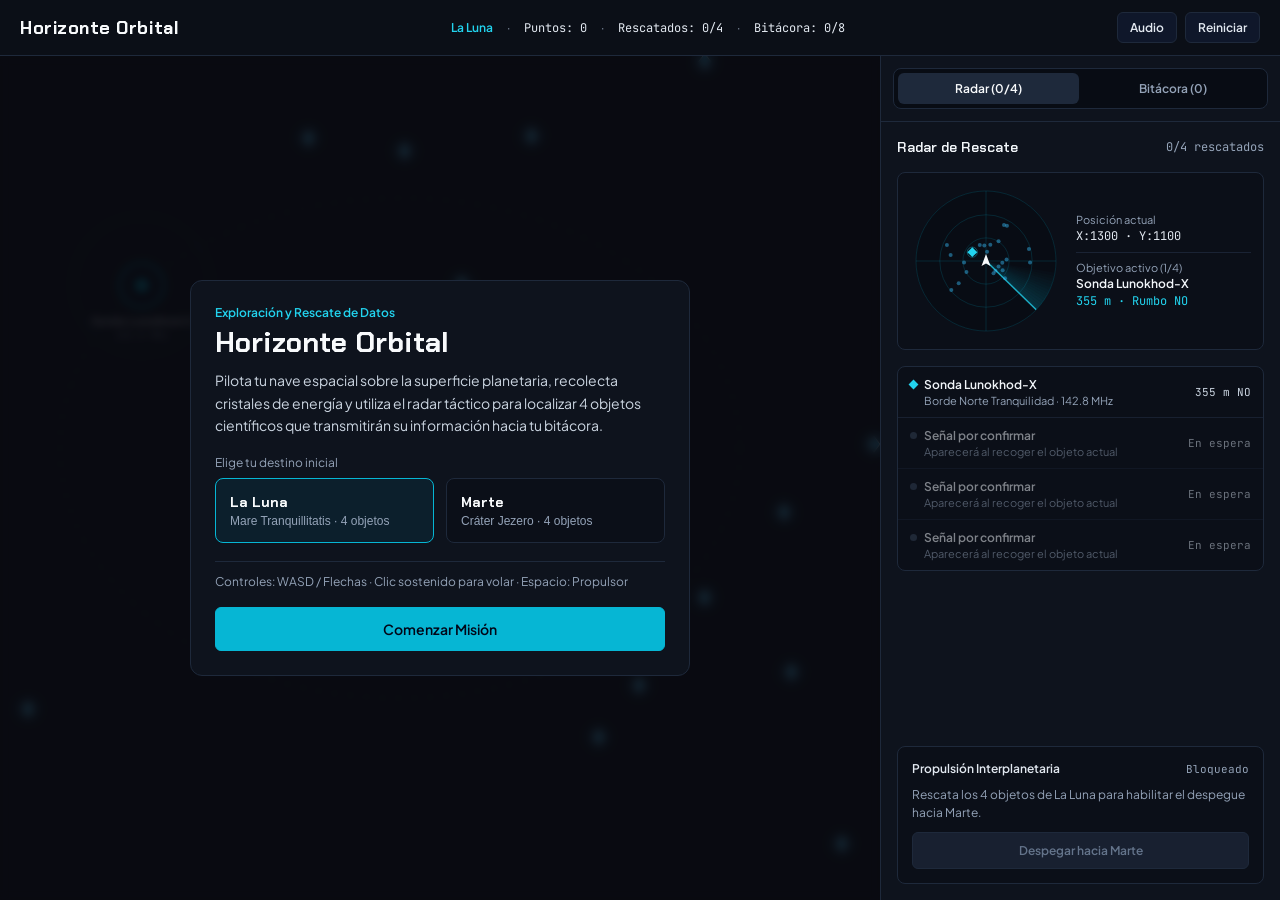
==== public/horizonte-orbital.html @ 054e9872 "feat: initialize Horizonte Orbital project Setup initial project structure, including Vite configura" ====
<!doctype html>
<html lang="es">
  <head>
    <meta charset="UTF-8" />
    <meta name="viewport" content="width=device-width, initial-scale=1.0" />
    <title>Horizonte Orbital — Juego Espacial HTML</title>
    <link rel="preconnect" href="https://fonts.googleapis.com" />
    <link rel="preconnect" href="https://fonts.gstatic.com" crossorigin />
    <link
      href="https://fonts.googleapis.com/css2?family=Chakra+Petch:wght@600;700&family=JetBrains+Mono:wght@400;500;600&family=Plus+Jakarta+Sans:wght@400;500;600;700&display=swap"
      rel="stylesheet"
    />
    <style>
      :root {
        --bg-main: #07090e;
        --bg-panel: #0e131d;
        --bg-card: #0b0f18;
        --bg-inset: #080c14;
        --border: #1e293b;
        --text-main: #f1f5f9;
        --text-muted: #94a3b8;
        --cyan: #06b6d4;
        --cyan-light: #22d3ee;
        --amber: #f59e0b;
        --amber-light: #fbbf24;
        --emerald: #10b981;
        --font-display: 'Chakra Petch', system-ui, sans-serif;
        --font-sans: 'Plus Jakarta Sans', system-ui, -apple-system, sans-serif;
        --font-mono: 'JetBrains Mono', ui-monospace, monospace;
      }

      * {
        box-sizing: border-box;
      }

      html,
      body {
        margin: 0;
        padding: 0;
        height: 100%;
        width: 100%;
        overflow: hidden;
        background: var(--bg-main);
        color: var(--text-main);
        font-family: var(--font-sans);
        -webkit-font-smoothing: antialiased;
      }

      .app-shell {
        display: flex;
        flex-direction: column;
        height: 100vh;
        width: 100vw;
        overflow: hidden;
      }

      /* Top Bar (3 zones) */
      .topbar {
        height: 56px;
        flex-shrink: 0;
        border-bottom: 1px solid var(--border);
        background: #0b0f17;
        padding: 0 20px;
        display: flex;
        align-items: center;
        justify-content: space-between;
        gap: 24px;
      }

      .brand {
        font-family: var(--font-display);
        font-size: 18px;
        font-weight: 700;
        letter-spacing: 0.03em;
        color: #f8fafc;
        white-space: nowrap;
        flex-shrink: 0;
      }

      .topbar-metrics {
        display: flex;
        align-items: center;
        gap: 14px;
        font-size: 12px;
        color: var(--text-muted);
        white-space: nowrap;
        overflow: hidden;
      }

      .metric-mono {
        font-family: var(--font-mono);
        font-variant-numeric: tabular-nums;
        color: #e2e8f0;
      }

      .planet-label-moon {
        color: var(--cyan-light);
        font-weight: 600;
      }

      .planet-label-mars {
        color: var(--amber-light);
        font-weight: 600;
      }

      .topbar-actions {
        display: flex;
        align-items: center;
        gap: 8px;
        flex-shrink: 0;
      }

      .btn {
        display: inline-flex;
        align-items: center;
        justify-content: center;
        gap: 6px;
        padding: 7px 12px;
        font-family: var(--font-sans);
        font-size: 12px;
        font-weight: 600;
        border-radius: 6px;
        border: 1px solid var(--border);
        background: #0f172a;
        color: #e2e8f0;
        cursor: pointer;
        white-space: nowrap;
        text-decoration: none;
        transition: background 0.15s ease, color 0.15s ease, border-color 0.15s ease;
      }

      .btn:hover {
        background: #1e293b;
        color: #ffffff;
      }

      .btn-primary-cyan {
        background: var(--cyan);
        border-color: var(--cyan);
        color: #020617;
      }

      .btn-primary-cyan:hover {
        background: var(--cyan-light);
        border-color: var(--cyan-light);
        color: #020617;
      }

      .btn-primary-amber {
        background: var(--amber);
        border-color: var(--amber);
        color: #020617;
      }

      .btn-primary-amber:hover {
        background: var(--amber-light);
        border-color: var(--amber-light);
        color: #020617;
      }

      .btn:disabled {
        background: rgba(30, 41, 59, 0.7);
        border-color: var(--border);
        color: #64748b;
        cursor: not-allowed;
      }

      /* Main Layout */
      .workspace {
        flex: 1;
        min-height: 0;
        display: flex;
        flex-direction: row;
      }

      .stage {
        position: relative;
        flex: 1;
        min-width: 0;
        min-height: 360px;
        background: #05070b;
        overflow: hidden;
      }

      #gameCanvas {
        display: block;
        width: 100%;
        height: 100%;
        cursor: crosshair;
        touch-action: none;
      }

      /* Floating HUD overlays */
      .hud-sector {
        position: absolute;
        top: 12px;
        left: 12px;
        pointer-events: none;
        background: rgba(11, 15, 23, 0.9);
        border: 1px solid rgba(30, 41, 59, 0.9);
        border-radius: 8px;
        padding: 9px 12px;
      }

      .hud-sector-title {
        font-size: 12px;
        font-weight: 600;
        color: #f1f5f9;
      }

      .hud-sector-sub {
        font-family: var(--font-mono);
        font-variant-numeric: tabular-nums;
        font-size: 11px;
        color: var(--text-muted);
        margin-top: 2px;
      }

      .boost-row {
        display: flex;
        align-items: center;
        gap: 8px;
        margin-top: 8px;
      }

      .boost-track {
        width: 112px;
        height: 6px;
        background: #1e293b;
        border-radius: 999px;
        overflow: hidden;
      }

      .boost-fill {
        height: 100%;
        width: 100%;
        background: var(--cyan-light);
        transition: width 0.1s linear;
      }

      .hud-controls-hint {
        position: absolute;
        bottom: 12px;
        left: 12px;
        pointer-events: none;
        background: rgba(11, 15, 23, 0.85);
        border: 1px solid rgba(30, 41, 59, 0.8);
        border-radius: 6px;
        padding: 6px 12px;
        font-size: 11px;
        color: #cbd5e1;
      }

      /* Toast */
      .toast {
        position: absolute;
        top: 12px;
        right: 12px;
        max-width: 360px;
        background: rgba(14, 19, 29, 0.96);
        border: 1px solid rgba(16, 185, 129, 0.45);
        border-radius: 8px;
        padding: 13px 14px;
        box-shadow: 0 12px 30px rgba(0, 0, 0, 0.45);
      }

      .toast-head {
        display: flex;
        align-items: flex-start;
        justify-content: space-between;
        gap: 10px;
        font-size: 12px;
        font-weight: 600;
        color: #34d399;
      }

      .toast-title {
        font-size: 12px;
        font-weight: 600;
        color: #f1f5f9;
        margin-top: 5px;
      }

      .toast-reading {
        font-family: var(--font-mono);
        font-size: 11px;
        color: var(--text-muted);
        margin-top: 4px;
      }

      .toast-link {
        margin-top: 8px;
        background: none;
        border: none;
        padding: 0;
        color: var(--cyan-light);
        font-size: 12px;
        font-weight: 600;
        text-decoration: underline;
        cursor: pointer;
      }

      /* Launch Banner (clear of bottom-right minimap) */
      .launch-banner {
        position: absolute;
        bottom: 12px;
        left: 12px;
        width: min(calc(100% - 224px), 448px);
        background: rgba(14, 19, 29, 0.96);
        border: 1px solid #334155;
        border-radius: 12px;
        padding: 13px 15px;
        display: flex;
        align-items: center;
        justify-content: space-between;
        gap: 12px;
        box-shadow: 0 20px 45px rgba(0, 0, 0, 0.6);
      }

      /* Floating Probe Radar Minimap */
      .minimap-box {
        position: absolute;
        bottom: 12px;
        right: 12px;
        pointer-events: none;
        background: rgba(11, 15, 23, 0.92);
        border: 1px solid rgba(30, 41, 59, 0.9);
        border-radius: 8px;
        padding: 10px;
        box-shadow: 0 12px 28px rgba(0, 0, 0, 0.45);
      }

      .minimap-head {
        display: flex;
        align-items: center;
        justify-content: space-between;
        gap: 10px;
        margin-bottom: 6px;
        font-size: 11px;
      }

      .minimap-title {
        font-family: var(--font-display);
        font-weight: 600;
        color: #e2e8f0;
      }

      .minimap-info {
        font-family: var(--font-mono);
        font-variant-numeric: tabular-nums;
        font-size: 10px;
        color: #94a3b8;
        margin-top: 6px;
        max-width: 182px;
        white-space: nowrap;
        overflow: hidden;
        text-overflow: ellipsis;
      }

      .launch-banner-title {
        font-size: 12px;
        font-weight: 600;
        color: #34d399;
      }

      .launch-banner-sub {
        font-size: 12px;
        color: #cbd5e1;
        margin-top: 2px;
      }

      /* Transition Progress Overlay */
      .transition-overlay {
        position: absolute;
        inset: auto 16px 24px 16px;
        display: flex;
        justify-content: center;
        pointer-events: none;
      }

      .transition-box {
        width: 100%;
        max-width: 440px;
        background: rgba(11, 15, 23, 0.92);
        border: 1px solid #334155;
        border-radius: 12px;
        padding: 16px;
      }

      .transition-row {
        display: flex;
        align-items: center;
        justify-content: space-between;
        font-size: 12px;
        margin-bottom: 8px;
      }

      .transition-stage {
        font-family: var(--font-display);
        font-weight: 600;
        color: #f8fafc;
      }

      .transition-track {
        width: 100%;
        height: 8px;
        background: #1e293b;
        border-radius: 999px;
        overflow: hidden;
      }

      .transition-fill {
        height: 100%;
        width: 0%;
        background: linear-gradient(90deg, #22d3ee, #fbbf24);
      }

      .transition-meta {
        display: flex;
        justify-content: space-between;
        font-family: var(--font-mono);
        font-size: 11px;
        color: var(--text-muted);
        margin-top: 8px;
      }

      /* Modals (Menu & Victory) */
      .modal-backdrop {
        position: absolute;
        inset: 0;
        background: rgba(7, 9, 14, 0.86);
        backdrop-filter: blur(4px);
        display: flex;
        align-items: center;
        justify-content: center;
        padding: 16px;
      }

      .modal-card {
        width: 100%;
        max-width: 500px;
        background: var(--bg-panel);
        border: 1px solid var(--border);
        border-radius: 12px;
        padding: 24px;
        display: flex;
        flex-direction: column;
        gap: 18px;
      }

      .modal-kicker {
        font-size: 12px;
        font-weight: 600;
        color: var(--cyan-light);
      }

      .modal-title {
        font-family: var(--font-display);
        font-size: 28px;
        font-weight: 700;
        color: #f8fafc;
        margin: 4px 0 0 0;
      }

      .modal-desc {
        font-size: 14px;
        line-height: 1.6;
        color: #cbd5e1;
        margin: 8px 0 0 0;
      }

      .planet-grid {
        display: grid;
        grid-template-columns: 1fr 1fr;
        gap: 12px;
      }

      .planet-option {
        text-align: left;
        padding: 14px;
        border-radius: 8px;
        border: 1px solid var(--border);
        background: var(--bg-card);
        color: var(--text-muted);
        cursor: pointer;
        transition: border-color 0.15s ease, background 0.15s ease;
      }

      .planet-option.selected-moon {
        border-color: var(--cyan);
        background: rgba(8, 51, 68, 0.38);
        color: #f1f5f9;
      }

      .planet-option.selected-mars {
        border-color: var(--amber);
        background: rgba(69, 26, 3, 0.38);
        color: #f1f5f9;
      }

      .planet-option-name {
        font-family: var(--font-display);
        font-size: 14px;
        font-weight: 700;
        color: #f8fafc;
      }

      .planet-option-sub {
        font-size: 12px;
        color: var(--text-muted);
        margin-top: 3px;
      }

      /* Right Tactical Sidebar */
      .sidebar {
        width: 400px;
        flex-shrink: 0;
        border-left: 1px solid var(--border);
        background: var(--bg-panel);
        display: flex;
        flex-direction: column;
        min-height: 0;
      }

      .tabs-wrap {
        padding: 12px;
        border-bottom: 1px solid var(--border);
        flex-shrink: 0;
      }

      .segmented {
        display: flex;
        gap: 4px;
        padding: 4px;
        background: var(--bg-inset);
        border: 1px solid var(--border);
        border-radius: 8px;
      }

      .seg-btn {
        flex: 1;
        padding: 8px 10px;
        border: none;
        border-radius: 6px;
        background: transparent;
        color: var(--text-muted);
        font-family: var(--font-sans);
        font-size: 12px;
        font-weight: 600;
        cursor: pointer;
        white-space: nowrap;
        transition: background 0.15s ease, color 0.15s ease;
      }

      .seg-btn.active {
        background: #1e293b;
        color: #f8fafc;
      }

      .sidebar-body {
        flex: 1;
        min-height: 0;
        overflow-y: auto;
        padding: 16px;
        display: flex;
        flex-direction: column;
        gap: 16px;
      }

      .sidebar-body::-webkit-scrollbar {
        width: 5px;
      }
      .sidebar-body::-webkit-scrollbar-track {
        background: #0b0f17;
      }
      .sidebar-body::-webkit-scrollbar-thumb {
        background: #243044;
        border-radius: 3px;
      }

      .section-head {
        display: flex;
        align-items: center;
        justify-content: space-between;
      }

      .section-title {
        font-family: var(--font-display);
        font-size: 14px;
        font-weight: 600;
        color: #f1f5f9;
        margin: 0;
      }

      .section-count {
        font-family: var(--font-mono);
        font-variant-numeric: tabular-nums;
        font-size: 12px;
        color: var(--text-muted);
      }

      .radar-box {
        display: flex;
        align-items: center;
        gap: 14px;
        background: var(--bg-card);
        border: 1px solid var(--border);
        border-radius: 8px;
        padding: 12px;
      }

      #radarCanvas {
        display: block;
        border-radius: 999px;
        flex-shrink: 0;
      }

      .radar-info {
        min-width: 0;
        flex: 1;
        display: flex;
        flex-direction: column;
        gap: 8px;
      }

      .radar-label {
        font-size: 11px;
        color: var(--text-muted);
      }

      .radar-val {
        font-family: var(--font-mono);
        font-variant-numeric: tabular-nums;
        font-size: 12px;
        color: #e2e8f0;
        margin-top: 2px;
      }

      .divider {
        height: 1px;
        background: rgba(30, 41, 59, 0.8);
      }

      .checklist {
        border: 1px solid var(--border);
        border-radius: 8px;
        background: var(--bg-card);
        overflow: hidden;
      }

      .check-item {
        display: flex;
        align-items: center;
        justify-content: space-between;
        gap: 10px;
        padding: 10px 12px;
        border-bottom: 1px solid rgba(30, 41, 59, 0.7);
        font-size: 12px;
      }

      .check-item:last-child {
        border-bottom: none;
      }

      .check-name {
        font-weight: 600;
        color: #f1f5f9;
        display: flex;
        align-items: center;
        gap: 7px;
      }

      .diamond-dot {
        width: 7px;
        height: 7px;
        transform: rotate(45deg);
        background: var(--cyan-light);
        display: inline-block;
        flex-shrink: 0;
      }

      .diamond-dot.mars {
        background: var(--amber-light);
      }

      .check-sub {
        font-size: 11px;
        color: var(--text-muted);
        padding-left: 14px;
        margin-top: 2px;
      }

      .check-dist {
        font-family: var(--font-mono);
        font-variant-numeric: tabular-nums;
        font-size: 11px;
        color: #cbd5e1;
        white-space: nowrap;
      }

      .check-done {
        color: #34d399;
        font-weight: 600;
      }

      .propulsion-box {
        margin-top: auto;
        border: 1px solid var(--border);
        border-radius: 8px;
        background: var(--bg-card);
        padding: 14px;
        display: flex;
        flex-direction: column;
        gap: 10px;
      }

      .log-card {
        border: 1px solid var(--border);
        border-radius: 8px;
        background: var(--bg-card);
        padding: 13px;
        display: flex;
        flex-direction: column;
        gap: 7px;
      }

      .log-head {
        display: flex;
        align-items: flex-start;
        justify-content: space-between;
        gap: 8px;
      }

      .log-obj {
        font-size: 12px;
        font-weight: 600;
        color: #f1f5f9;
      }

      .log-status {
        font-size: 11px;
        font-weight: 600;
        color: #34d399;
        white-space: nowrap;
      }

      .log-meta {
        font-size: 11px;
        color: var(--text-muted);
      }

      .log-title {
        font-size: 12px;
        font-weight: 600;
        color: #e2e8f0;
        margin-top: 2px;
      }

      .log-summary {
        font-size: 12px;
        line-height: 1.5;
        color: var(--text-muted);
        margin: 0;
      }

      .log-foot {
        padding-top: 7px;
        border-top: 1px solid rgba(30, 41, 59, 0.7);
        display: flex;
        align-items: center;
        justify-content: space-between;
        gap: 8px;
        font-family: var(--font-mono);
        font-size: 11px;
      }

      .hidden {
        display: none !important;
      }

      @media (max-width: 1024px) {
        .workspace {
          flex-direction: column;
        }
        .sidebar {
          width: 100%;
          border-left: none;
          border-top: 1px solid var(--border);
          max-height: 44vh;
        }
        .topbar-metrics {
          display: none;
        }
        .hud-controls-hint {
          display: none;
        }
      }
    </style>
  </head>
  <body>
    <div class="app-shell">
      <header class="topbar">
        <div class="brand">Horizonte Orbital</div>

        <div class="topbar-metrics">
          <span id="topPlanetName" class="planet-label-moon">La Luna</span>
          <span aria-hidden="true">·</span>
          <span class="metric-mono">Puntos: <span id="topScore">0</span></span>
          <span aria-hidden="true">·</span>
          <span class="metric-mono">Rescatados: <span id="topRescued">0</span>/4</span>
          <span aria-hidden="true">·</span>
          <span class="metric-mono">Bitácora: <span id="topTotalLog">0</span>/8</span>
        </div>

        <div class="topbar-actions">
          <button id="btnMute" type="button" class="btn">Audio</button>
          <button id="btnReset" type="button" class="btn">Reiniciar</button>
        </div>
      </header>

      <main class="workspace">
        <section class="stage">
          <canvas id="gameCanvas"></canvas>

          <div id="hudSector" class="hud-sector hidden">
            <div id="hudSectorTitle" class="hud-sector-title">La Luna · Mare Tranquillitatis</div>
            <div id="hudSectorSub" class="hud-sector-sub">Gravedad 1.62 m/s² · Temp -130 °C</div>
            <div class="boost-row">
              <span style="font-size:11px;color:#34d399;font-weight:600;min-width:58px;">Casco</span>
              <div class="boost-track">
                <div id="hullFill" class="boost-fill" style="background:#34d399;"></div>
              </div>
              <span id="hullLabel" class="metric-mono" style="font-size:11px;">100%</span>
            </div>
            <div class="boost-row" style="margin-top:5px;">
              <span style="font-size:11px;color:#fbbf24;font-weight:600;min-width:58px;">Propulsor</span>
              <div class="boost-track">
                <div id="boostFill" class="boost-fill"></div>
              </div>
              <span id="boostLabel" class="metric-mono" style="font-size:11px;">100%</span>
            </div>
          </div>

          <div id="hudHint" class="hud-controls-hint hidden">
            WASD o Flechas para volar · Mantén clic para dirigir · Espacio para turbo
          </div>

          <div id="toastBox" class="toast hidden">
            <div class="toast-head">
              <span id="toastHeader">Información recibida</span>
              <span id="toastPoints" class="metric-mono">+250 pts</span>
            </div>
            <div id="toastSubtitle" class="toast-title"></div>
            <div id="toastReading" class="toast-reading"></div>
            <button id="btnToastLog" type="button" class="toast-link">Ver registro en Bitácora</button>
          </div>

          <div id="minimapBox" class="minimap-box hidden">
            <div class="minimap-head">
              <span class="minimap-title">Radar de Sondas</span>
              <span id="minimapCounter" class="metric-mono" style="font-size:11px;color:#94a3b8;">0/4</span>
            </div>
            <canvas
              id="minimapCanvas"
              width="182"
              height="154"
              style="display:block;border-radius:4px;border:1px solid rgba(30,41,59,0.8);"
            ></canvas>
            <div id="minimapInfo" class="minimap-info">Escaneando sector...</div>
          </div>

          <div id="launchBanner" class="launch-banner hidden">
            <div>
              <div id="launchBannerTitle" class="launch-banner-title">
                Misión en La Luna completada (4/4 objetos)
              </div>
              <div id="launchBannerSub" class="launch-banner-sub">
                Propulsores listos para despegar hacia Marte.
              </div>
            </div>
            <button id="btnLaunchBanner" type="button" class="btn btn-primary-amber">
              Despegar hacia Marte
            </button>
          </div>

          <div id="transitionOverlay" class="transition-overlay hidden">
            <div class="transition-box">
              <div class="transition-row">
                <span id="transitionStage" class="transition-stage">Ignición de Propulsores</span>
                <span id="transitionPercent" class="metric-mono" style="color:#fbbf24;">0%</span>
              </div>
              <div class="transition-track">
                <div id="transitionFill" class="transition-fill"></div>
              </div>
              <div class="transition-meta">
                <span id="transitionFrom">Origen: La Luna</span>
                <span id="transitionTo">Destino: Marte</span>
              </div>
            </div>
          </div>

          <!-- Start Menu Modal -->
          <div id="menuModal" class="modal-backdrop">
            <div class="modal-card">
              <div>
                <div class="modal-kicker">Exploración y Rescate de Datos</div>
                <h1 class="modal-title">Horizonte Orbital</h1>
                <p class="modal-desc">
                  Pilota tu nave espacial sobre la superficie planetaria, recolecta cristales de energía y utiliza el radar táctico para localizar 4 objetos científicos que transmitirán su información hacia tu bitácora.
                </p>
              </div>

              <div>
                <div style="font-size:12px;color:#94a3b8;margin-bottom:8px;">
                  Elige tu destino inicial
                </div>
                <div class="planet-grid">
                  <button id="optMoon" type="button" class="planet-option selected-moon">
                    <div class="planet-option-name">La Luna</div>
                    <div class="planet-option-sub">Mare Tranquillitatis · 4 objetos</div>
                  </button>
                  <button id="optMars" type="button" class="planet-option">
                    <div class="planet-option-name">Marte</div>
                    <div class="planet-option-sub">Cráter Jezero · 4 objetos</div>
                  </button>
                </div>
              </div>

              <div style="font-size:12px;color:#94a3b8;border-top:1px solid #1e293b;padding-top:12px;">
                Controles: WASD / Flechas · Clic sostenido para volar · Espacio: Propulsor
              </div>

              <button id="btnStart" type="button" class="btn btn-primary-cyan" style="padding:12px 16px;font-size:14px;">
                Comenzar Misión
              </button>
            </div>
          </div>

          <!-- Victory Modal -->
          <div id="victoryModal" class="modal-backdrop hidden">
            <div class="modal-card" style="border-color:rgba(16,185,129,0.45);">
              <div>
                <div class="modal-kicker" style="color:#34d399;">Misión Interplanetaria Completada</div>
                <h2 class="modal-title" style="font-size:24px;">Todos los datos rescatados</h2>
                <p class="modal-desc">
                  Has recuperado la información de los 4 objetos de La Luna y los 4 objetos de Marte. Todos los reportes científicos están archivados en tu bitácora.
                </p>
              </div>

              <div class="planet-grid">
                <div class="planet-option" style="cursor:default;">
                  <div style="font-size:12px;color:#94a3b8;">Puntuación Final</div>
                  <div id="victoryScore" class="metric-mono" style="font-size:20px;font-weight:700;margin-top:4px;">0</div>
                </div>
                <div class="planet-option" style="cursor:default;">
                  <div style="font-size:12px;color:#94a3b8;">Bitácora</div>
                  <div class="metric-mono" style="font-size:20px;font-weight:700;color:#34d399;margin-top:4px;">8/8</div>
                </div>
              </div>

              <div class="planet-grid">
                <button id="btnKeepPlaying" type="button" class="btn" style="padding:10px 14px;">
                  Seguir Explorando
                </button>
                <button id="btnRestartVictory" type="button" class="btn btn-primary-cyan" style="padding:10px 14px;">
                  Nueva Misión
                </button>
              </div>
            </div>
          </div>

          <!-- Hull Critical / Emergency Repair Modal -->
          <div id="destroyedModal" class="modal-backdrop hidden">
            <div class="modal-card" style="border-color:rgba(239,68,68,0.45);max-width:440px;">
              <div>
                <div class="modal-kicker" style="color:#f87171;">Impacto de Asteroide · Casco Crítico</div>
                <h2 class="modal-title" style="font-size:24px;">Nave Averiada</h2>
                <p class="modal-desc">
                  Los asteroides de alta velocidad superaron la integridad del casco. Tus datos rescatados en la bitácora siguen a salvo.
                </p>
              </div>

              <div class="planet-grid">
                <button id="btnRepair" type="button" class="btn btn-primary-cyan" style="padding:10px 14px;">
                  Reparar y Relanzar
                </button>
                <button id="btnRestartDestroyed" type="button" class="btn" style="padding:10px 14px;">
                  Reiniciar Misión
                </button>
              </div>
            </div>
          </div>
        </section>

        <aside class="sidebar">
          <div class="tabs-wrap">
            <div class="segmented">
              <button id="tabRadar" type="button" class="seg-btn active">Radar (0/4)</button>
              <button id="tabLogbook" type="button" class="seg-btn">Bitácora (0)</button>
            </div>
          </div>

          <div id="radarPanelBody" class="sidebar-body">
            <div class="section-head">
              <h2 class="section-title">Radar de Rescate</h2>
              <span id="radarCounter" class="section-count">0/4 rescatados</span>
            </div>

            <div class="radar-box">
              <canvas id="radarCanvas" width="152" height="152"></canvas>
              <div class="radar-info">
                <div>
                  <div class="radar-label">Posición actual</div>
                  <div id="radarCoords" class="radar-val">X:1200 · Y:900</div>
                </div>
                <div class="divider"></div>
                <div>
                  <div id="nearestLabel" class="radar-label">Señal más cercana</div>
                  <div id="nearestName" style="font-size:12px;font-weight:600;color:#f1f5f9;margin-top:2px;">-</div>
                  <div id="nearestDist" class="radar-val" style="color:#22d3ee;">-</div>
                </div>
              </div>
            </div>

            <div id="objectChecklist" class="checklist"></div>

            <div class="propulsion-box">
              <div class="section-head">
                <span style="font-size:12px;font-weight:600;color:#e2e8f0;">Propulsión Interplanetaria</span>
                <span id="propulsionStatus" class="metric-mono" style="font-size:11px;color:#94a3b8;">Bloqueado</span>
              </div>
              <p id="propulsionDesc" style="margin:0;font-size:12px;line-height:1.5;color:#94a3b8;">
                Rescata los 4 objetos de La Luna para habilitar el despegue hacia Marte.
              </p>
              <button id="btnLaunchSidebar" type="button" class="btn btn-primary-amber" disabled style="padding:10px 14px;">
                Despegar hacia Marte
              </button>
            </div>
          </div>

          <div id="logbookPanelBody" class="sidebar-body hidden">
            <div class="section-head">
              <h2 class="section-title">Bitácora de Misión</h2>
              <span id="logCounter" class="section-count">0/8 registros</span>
            </div>

            <div class="segmented">
              <button data-filter="all" type="button" class="seg-btn active">Todos (0)</button>
              <button data-filter="moon" type="button" class="seg-btn">La Luna (0)</button>
              <button data-filter="mars" type="button" class="seg-btn">Marte (0)</button>
            </div>

            <div id="logEntriesList" style="display:flex;flex-direction:column;gap:10px;"></div>
          </div>
        </aside>
      </main>
    </div>

    <script>
      (() => {
        const WORLD_WIDTH = 2600;
        const WORLD_HEIGHT = 2200;
        const PLANET_RADIUS = 640;
        const RESCUE_RANGE = 165;
        const CRYSTAL_MAGNET_RANGE = 110;
        const CRYSTAL_COLLECT_RANGE = 32;
        const STORAGE_KEY = 'horizonte_orbital_html_v4';
        const SHIP_IDLE_URL = '/assets/aistudio/WhatsApp_Image_2026-11-14_at_4.04.51_PM_91056862.jpeg';
        const SHIP_THRUST_URL = '/assets/aistudio/WhatsApp_Image_2026-11-14_at_4.04.09_PM_109ec7cb.jpeg';
        const ASTEROID_URL = '/assets/aistudio/image_ac8dfdf7.png';

        const PLANETS = {
          moon: {
            id: 'moon',
            name: 'La Luna',
            sectorName: 'Mare Tranquillitatis',
            gravityLabel: '1.62 m/s²',
            surfaceTemp: '-130 °C',
            surfaceBaseColor: '#161A23',
            surfaceSecondaryColor: '#1E2430',
            craterColor: '#0E1118',
            craterRimColor: '#2F3748',
            gridColor: 'rgba(148, 163, 184, 0.06)',
            accentColor: '#06B6D4',
            crystalColor: '#38BDF8',
            dustColor: 'rgba(203, 213, 225, 0.45)',
            planetSphereColors: ['#E2E8F0', '#94A3B8', '#334155'],
            atmosphereGlow: 'rgba(148, 163, 184, 0.28)',
            targetPlanetId: 'mars',
            targetPlanetName: 'Marte',
            isCircularMap: true,
            mapRadius: PLANET_RADIUS,
            surfaceImageUrl: '/assets/aistudio/WhatsApp_Image_2026-11-14_at_4.32.16_PM__1__ee59bea7.jpeg',
          },
          mars: {
            id: 'mars',
            name: 'Marte',
            sectorName: 'Cráter Jezero',
            gravityLabel: '3.72 m/s²',
            surfaceTemp: '-63 °C',
            surfaceBaseColor: '#27130E',
            surfaceSecondaryColor: '#361A13',
            craterColor: '#1A0B08',
            craterRimColor: '#5C2C1E',
            gridColor: 'rgba(251, 146, 60, 0.06)',
            accentColor: '#F59E0B',
            crystalColor: '#FBBF24',
            dustColor: 'rgba(251, 146, 60, 0.45)',
            planetSphereColors: ['#FDBA74', '#EA580C', '#7C2D12'],
            atmosphereGlow: 'rgba(234, 88, 12, 0.36)',
            targetPlanetId: 'moon',
            targetPlanetName: 'La Luna',
            isCircularMap: true,
            mapRadius: PLANET_RADIUS,
            surfaceImageUrl: '/assets/aistudio/image_65cc5da3.png',
          },
        };

        const CX = WORLD_WIDTH / 2;
        const CY = WORLD_HEIGHT / 2;

        const INITIAL_OBJECTS = {
          moon: [
            {
              id: 'moon-obj-1',
              planet: 'moon',
              name: 'Sonda Lunokhod-X',
              sector: 'Borde Norte Tranquilidad',
              orbitCenterX: CX - 40,
              orbitCenterY: CY - 30,
              orbitRadiusX: 340,
              orbitRadiusY: 250,
              orbitSpeed: 0.16,
              orbitAngle: 3.85,
              x: CX - 40 + Math.cos(3.85) * 340,
              y: CY - 30 + Math.sin(3.85) * 250,
              shape: 'rover',
              frequency: '142.8 MHz',
              points: 250,
              transmissionTitle: 'Muestra de Regolito Basáltico',
              transmissionSummary:
                'La sonda transmitió espectros de titanio e ilmenita en el estrato superior, confirmando depósitos aprovechables para blindaje lunar.',
              telemetryReading: 'TiO₂: 8.4% · FeO: 17.2% · Radiación: 0.38 mSv/h',
              discovered: false,
              downloadProgress: 0,
            },
            {
              id: 'moon-obj-2',
              planet: 'moon',
              name: 'Baliza Apolo-19',
              sector: 'Cuenca Este',
              orbitCenterX: CX + 40,
              orbitCenterY: CY - 20,
              orbitRadiusX: 480,
              orbitRadiusY: 360,
              orbitSpeed: -0.14,
              orbitAngle: -0.65,
              x: CX + 40 + Math.cos(-0.65) * 480,
              y: CY - 20 + Math.sin(-0.65) * 360,
              shape: 'beacon',
              frequency: '218.4 MHz',
              points: 250,
              transmissionTitle: 'Registro de Viento Solar',
              transmissionSummary:
                'Baliza orbital recuperada con 400 horas de lectura de partículas alfa y flujo de Helio-3 atrapado en la superficie lunar.',
              telemetryReading: 'He-3: 18.6 ppb · Flujo Solar: 412 km/s',
              discovered: false,
              downloadProgress: 0,
            },
            {
              id: 'moon-obj-3',
              planet: 'moon',
              name: 'Reflector Sísmico Selene',
              sector: 'Fosa Meridional',
              orbitCenterX: CX,
              orbitCenterY: CY + 40,
              orbitRadiusX: 390,
              orbitRadiusY: 300,
              orbitSpeed: 0.19,
              orbitAngle: 2.35,
              x: CX + Math.cos(2.35) * 390,
              y: CY + 40 + Math.sin(2.35) * 300,
              shape: 'seismic',
              frequency: '305.1 MHz',
              points: 250,
              transmissionTitle: 'Actividad Tectónica Lunar',
              transmissionSummary:
                'Detectó tres micro-sismos lunares profundos a 850 km bajo la corteza, calibrando con precisión la estructura del manto.',
              telemetryReading: 'Magnitud: 1.9 Mw · Profundidad: 842 km',
              discovered: false,
              downloadProgress: 0,
            },
            {
              id: 'moon-obj-4',
              planet: 'moon',
              name: 'Cápsula Criogénica Tycho',
              sector: 'Órbita Exterior Sur',
              orbitCenterX: CX,
              orbitCenterY: CY,
              orbitRadiusX: 880,
              orbitRadiusY: 740,
              orbitSpeed: 0.1,
              orbitAngle: 0.72,
              x: CX + Math.cos(0.72) * 880,
              y: CY + Math.sin(0.72) * 740,
              shape: 'probe',
              frequency: '412.6 MHz',
              points: 250,
              transmissionTitle: 'Reserva de Hielo Subsuperficial',
              transmissionSummary:
                'Confirmó bolsas de hielo cristalino en micro-cráteres en sombra permanente, vital para producción de oxígeno y propelente.',
              telemetryReading: 'H₂O Sólida: 5.7% masa · Temp: -188 °C',
              discovered: false,
              downloadProgress: 0,
            },
          ],
          mars: [
            {
              id: 'mars-obj-1',
              planet: 'mars',
              name: 'Rover Perseverancia-IV',
              sector: 'Delta Occidental',
              orbitCenterX: CX - 30,
              orbitCenterY: CY - 20,
              orbitRadiusX: 360,
              orbitRadiusY: 260,
              orbitSpeed: -0.15,
              orbitAngle: 3.7,
              x: CX - 30 + Math.cos(3.7) * 360,
              y: CY - 20 + Math.sin(3.7) * 260,
              shape: 'rover',
              frequency: '164.2 MHz',
              points: 300,
              transmissionTitle: 'Sedimentos Lacustres Antiguos',
              transmissionSummary:
                'El rover envió un perfil estratigráfico con arcillas ricas en filosilicatos que prueban corrientes de agua líquida hace 3.5 mil millones de años.',
              telemetryReading: 'pH Paleo: 7.2 · Carbonatos: 12.1% · O₂ traza',
              discovered: false,
              downloadProgress: 0,
            },
            {
              id: 'mars-obj-2',
              planet: 'mars',
              name: 'Estación Meteo Ares-7',
              sector: 'Llanura Óxido Norte',
              orbitCenterX: CX + 30,
              orbitCenterY: CY,
              orbitRadiusX: 460,
              orbitRadiusY: 380,
              orbitSpeed: 0.14,
              orbitAngle: -0.7,
              x: CX + 30 + Math.cos(-0.7) * 460,
              y: CY + Math.sin(-0.7) * 380,
              shape: 'beacon',
              frequency: '248.9 MHz',
              points: 300,
              transmissionTitle: 'Dinámica de Tormentas de Polvo',
              transmissionSummary:
                'Telemetría barométrica continua que predice frentes de polvo cargados electrostáticamente y ráfagas de hasta 94 km/h.',
              telemetryReading: 'Presión: 6.4 mbar · CO₂: 95.3% · Viento: 68 km/h',
              discovered: false,
              downloadProgress: 0,
            },
            {
              id: 'mars-obj-3',
              planet: 'mars',
              name: 'Perforadora Subterránea Valles',
              sector: 'Cañón Meridional',
              orbitCenterX: CX,
              orbitCenterY: CY + 30,
              orbitRadiusX: 390,
              orbitRadiusY: 300,
              orbitSpeed: -0.18,
              orbitAngle: 2.2,
              x: CX + Math.cos(2.2) * 390,
              y: CY + 30 + Math.sin(2.2) * 300,
              shape: 'seismic',
              frequency: '332.0 MHz',
              points: 300,
              transmissionTitle: 'Acuífero Salino Profundo',
              transmissionSummary:
                'Radar de penetración terrestre halló capas de salmuera estable a 1.4 km de profundidad protegidas de la radiación superficial.',
              telemetryReading: 'Conductividad: 4.8 S/m · Profundidad: 1.42 km',
              discovered: false,
              downloadProgress: 0,
            },
            {
              id: 'mars-obj-4',
              planet: 'mars',
              name: 'Satélite Caído Phobos-Relay',
              sector: 'Órbita Exterior Este',
              orbitCenterX: CX,
              orbitCenterY: CY,
              orbitRadiusX: 910,
              orbitRadiusY: 750,
              orbitSpeed: 0.105,
              orbitAngle: 0.65,
              x: CX + Math.cos(0.65) * 910,
              y: CY + Math.sin(0.65) * 750,
              shape: 'probe',
              frequency: '449.5 MHz',
              points: 300,
              transmissionTitle: 'Archivo Orbital de Cartografía',
              transmissionSummary:
                'Caja negra recuperada con mapas topográficos de alta resolución y anomalías magnéticas de la corteza marciana.',
              telemetryReading: 'Campo Magnético: 145 nT · Datos: 4.2 TB',
              discovered: false,
              downloadProgress: 0,
            },
          ],
        };

        function createRng(seed) {
          let state = seed;
          return () => {
            state = (state * 1664525 + 1013904223) % 4294967296;
            return state / 4294967296;
          };
        }

        function generateCrystals(planet) {
          const rng = createRng(planet === 'moon' ? 51203 : 74819);
          const list = [];
          for (let i = 0; i < 22; i++) {
            const inOrbit = i >= 14;
            const ang = rng() * Math.PI * 2;
            const dist = inOrbit
              ? PLANET_RADIUS + 80 + rng() * 260
              : 150 + rng() * (PLANET_RADIUS - 210);
            list.push({
              id: `${planet}-crystal-${i}`,
              x: CX + Math.cos(ang) * dist,
              y: CY + Math.sin(ang) * dist,
              value: planet === 'moon' ? 50 : 75,
              collected: false,
              pulseOffset: rng() * Math.PI * 2,
            });
          }
          return list;
        }

        const planetSprites = { moon: null, mars: null };
        function loadPlanetSprite(id, url) {
          if (!url) return;
          const img = new Image();
          img.src = url;
          img.onload = () => {
            const maxDim = 1024;
            const scale = Math.min(1, maxDim / Math.max(img.width, img.height));
            const w = Math.max(1, Math.round(img.width * scale));
            const h = Math.max(1, Math.round(img.height * scale));
            const work = document.createElement('canvas');
            work.width = w;
            work.height = h;
            const wCtx = work.getContext('2d');
            if (!wCtx) return;
            wCtx.drawImage(img, 0, 0, w, h);
            try {
              const imgData = wCtx.getImageData(0, 0, w, h);
              const data = imgData.data;
              const visited = new Uint8Array(w * h);
              const queue = new Int32Array(w * h);
              let head = 0, tail = 0;
              const enqueue = (x, y) => {
                if (x < 0 || x >= w || y < 0 || y >= h) return;
                const idx = y * w + x;
                if (visited[idx]) return;
                const p = idx * 4;
                if (!(data[p] > 236 && data[p + 1] > 236 && data[p + 2] > 236)) return;
                visited[idx] = 1;
                queue[tail++] = idx;
              };
              for (let x = 0; x < w; x++) { enqueue(x, 0); enqueue(x, h - 1); }
              for (let y = 0; y < h; y++) { enqueue(0, y); enqueue(w - 1, y); }
              while (head < tail) {
                const idx = queue[head++];
                data[idx * 4 + 3] = 0;
                const x = idx % w;
                const y = (idx - x) / w;
                enqueue(x + 1, y); enqueue(x - 1, y); enqueue(x, y + 1); enqueue(x, y - 1);
              }
              let minX = w, minY = h, maxX = 0, maxY = 0;
              for (let y = 0; y < h; y++) {
                for (let x = 0; x < w; x++) {
                  if (data[(y * w + x) * 4 + 3] > 10) {
                    if (x < minX) minX = x; if (x > maxX) maxX = x;
                    if (y < minY) minY = y; if (y > maxY) maxY = y;
                  }
                }
              }
              wCtx.putImageData(imgData, 0, 0);
              const bw = Math.max(1, maxX - minX + 1);
              const bh = Math.max(1, maxY - minY + 1);
              const side = Math.max(bw, bh);
              const cropped = document.createElement('canvas');
              cropped.width = side;
              cropped.height = side;
              const cCtx = cropped.getContext('2d');
              if (cCtx) {
                cCtx.drawImage(work, minX, minY, bw, bh, (side - bw) / 2, (side - bh) / 2, bw, bh);
                planetSprites[id] = cropped;
              }
            } catch {
              const cropped = document.createElement('canvas');
              const side = Math.min(w, h);
              cropped.width = side;
              cropped.height = side;
              const cCtx = cropped.getContext('2d');
              if (cCtx) {
                cCtx.beginPath();
                cCtx.arc(side / 2, side / 2, side * 0.44, 0, Math.PI * 2);
                cCtx.clip();
                cCtx.drawImage(work, 0, 0, side, side);
                planetSprites[id] = cropped;
              }
            }
          };
        }
        loadPlanetSprite('moon', PLANETS.moon.surfaceImageUrl);
        loadPlanetSprite('mars', PLANETS.mars.surfaceImageUrl);

        const shipSprites = { idle: null, moving: null };
        function loadShipSprite(key, url) {
          const img = new Image();
          img.src = url;
          img.onload = () => {
            const maxDim = 640;
            const scale = Math.min(1, maxDim / Math.max(img.width, img.height));
            const w = Math.max(1, Math.round(img.width * scale));
            const h = Math.max(1, Math.round(img.height * scale));
            const work = document.createElement('canvas');
            work.width = w;
            work.height = h;
            const wCtx = work.getContext('2d');
            if (!wCtx) return;
            wCtx.drawImage(img, 0, 0, w, h);
            let axisAngle = (78 * Math.PI) / 180;
            let anchorX = w * 0.54;
            let anchorY = h * 0.72;
            let hullLen = h * 0.34;
            try {
              const imgData = wCtx.getImageData(0, 0, w, h);
              const data = imgData.data;
              const visited = new Uint8Array(w * h);
              const queue = new Int32Array(w * h);
              let head = 0, tail = 0;
              const enqueue = (x, y) => {
                if (x < 0 || x >= w || y < 0 || y >= h) return;
                const idx = y * w + x;
                if (visited[idx]) return;
                const p = idx * 4;
                if (!(data[p] > 234 && data[p + 1] > 234 && data[p + 2] > 234)) return;
                visited[idx] = 1;
                queue[tail++] = idx;
              };
              for (let x = 0; x < w; x++) { enqueue(x, 0); enqueue(x, h - 1); }
              for (let y = 0; y < h; y++) { enqueue(0, y); enqueue(w - 1, y); }
              while (head < tail) {
                const idx = queue[head++];
                data[idx * 4 + 3] = 0;
                const x = idx % w;
                const y = (idx - x) / w;
                enqueue(x + 1, y); enqueue(x - 1, y); enqueue(x, y + 1); enqueue(x, y - 1);
              }
              wCtx.putImageData(imgData, 0, 0);

              let portX = 0, portY = 0, portN = 0;
              let nozX = 0, nozY = 0, nozN = 0;
              const redPts = [];
              const hullPts = [];
              for (let y = 0; y < h; y++) {
                for (let x = 0; x < w; x++) {
                  const p = (y * w + x) * 4;
                  if (data[p + 3] < 40) continue;
                  const r = data[p], g = data[p + 1], b = data[p + 2];
                  const maxDiff = Math.max(Math.abs(r - g), Math.abs(g - b), Math.abs(r - b));
                  if (maxDiff < 26 && r >= 120 && r <= 220) {
                    nozX += x; nozY += y; nozN++; hullPts.push({ x, y });
                  } else if (b >= 135 && b - r >= 55 && b - g >= 35) {
                    portX += x; portY += y; portN++; hullPts.push({ x, y });
                  } else if (r >= 165 && r - g >= 55 && r - b >= 55) {
                    redPts.push({ x, y }); hullPts.push({ x, y });
                  } else if (b > 175 && g > 175 && r < 225) {
                    hullPts.push({ x, y });
                  }
                }
              }
              if (portN > 10 && nozN > 10 && redPts.length > 10) {
                const pCx = portX / portN, pCy = portY / portN;
                const nCx = nozX / nozN, nCy = nozY / nozN;
                const vx = pCx - nCx, vy = pCy - nCy;
                const vLen = Math.hypot(vx, vy) || 1;
                const ux = vx / vLen, uy = vy / vLen;
                let noseSumX = 0, noseSumY = 0, noseCount = 0;
                for (const pt of redPts) {
                  const dx = pt.x - pCx, dy = pt.y - pCy;
                  const proj = dx * ux + dy * uy;
                  const perp = Math.abs(dx * -uy + dy * ux);
                  if (proj > vLen * 0.25 && perp < vLen * 0.85) {
                    noseSumX += pt.x; noseSumY += pt.y; noseCount++;
                  }
                }
                if (noseCount > 5) {
                  const noseCx = noseSumX / noseCount, noseCy = noseSumY / noseCount;
                  axisAngle = Math.atan2(noseCy - nCy, noseCx - nCx);
                  const ax = Math.cos(axisAngle), ay = Math.sin(axisAngle);
                  let minProj = Infinity, maxProj = -Infinity;
                  for (const pt of hullPts) {
                    const proj = (pt.x - pCx) * ax + (pt.y - pCy) * ay;
                    if (proj < minProj) minProj = proj;
                    if (proj > maxProj) maxProj = proj;
                  }
                  if (maxProj > minProj + 20) {
                    hullLen = maxProj - minProj;
                    const midProj = (minProj + maxProj) * 0.5;
                    anchorX = pCx + ax * midProj;
                    anchorY = pCy + ay * midProj;
                  }
                }
              }
            } catch {}

            const out = document.createElement('canvas');
            out.width = 220;
            out.height = 140;
            const oCtx = out.getContext('2d');
            if (oCtx) {
              const normScale = 78 / Math.max(24, hullLen);
              oCtx.translate(132, 70);
              oCtx.rotate(-axisAngle);
              oCtx.scale(normScale, normScale);
              oCtx.drawImage(work, -anchorX, -anchorY);
              shipSprites[key] = out;
            }
          };
        }
        loadShipSprite('idle', SHIP_IDLE_URL);
        loadShipSprite('moving', SHIP_THRUST_URL);

        let asteroidSprite = null;
        (() => {
          const img = new Image();
          img.src = ASTEROID_URL;
          img.onload = () => {
            const maxDim = 420;
            const scale = Math.min(1, maxDim / Math.max(img.width, img.height));
            const w = Math.max(1, Math.round(img.width * scale));
            const h = Math.max(1, Math.round(img.height * scale));
            const work = document.createElement('canvas');
            work.width = w;
            work.height = h;
            const wCtx = work.getContext('2d');
            if (!wCtx) return;
            wCtx.drawImage(img, 0, 0, w, h);

            try {
              const imgData = wCtx.getImageData(0, 0, w, h);
              const data = imgData.data;
              const visited = new Uint8Array(w * h);
              const queue = new Int32Array(w * h);
              let head = 0;
              let tail = 0;

              const isNearBlack = (idx) => {
                const p = idx * 4;
                return data[p] < 36 && data[p + 1] < 36 && data[p + 2] < 36;
              };
              const enqueue = (x, y) => {
                if (x < 0 || x >= w || y < 0 || y >= h) return;
                const idx = y * w + x;
                if (visited[idx] || !isNearBlack(idx)) return;
                visited[idx] = 1;
                queue[tail++] = idx;
              };
              for (let x = 0; x < w; x++) {
                enqueue(x, 0);
                enqueue(x, h - 1);
              }
              for (let y = 0; y < h; y++) {
                enqueue(0, y);
                enqueue(w - 1, y);
              }
              while (head < tail) {
                const idx = queue[head++];
                data[idx * 4 + 3] = 0;
                const x = idx % w;
                const y = (idx - x) / w;
                enqueue(x + 1, y);
                enqueue(x - 1, y);
                enqueue(x, y + 1);
                enqueue(x, y - 1);
              }

              let minX = w, minY = h, maxX = 0, maxY = 0;
              for (let y = 0; y < h; y++) {
                for (let x = 0; x < w; x++) {
                  const p = (y * w + x) * 4;
                  if (data[p + 3] > 20 && Math.max(data[p], data[p + 1], data[p + 2]) > 55) {
                    if (x < minX) minX = x;
                    if (x > maxX) maxX = x;
                    if (y < minY) minY = y;
                    if (y > maxY) maxY = y;
                  }
                }
              }

              wCtx.putImageData(imgData, 0, 0);
              const bw = Math.max(1, maxX - minX + 1);
              const bh = Math.max(1, maxY - minY + 1);
              const side = Math.max(bw, bh);
              const cropped = document.createElement('canvas');
              cropped.width = side;
              cropped.height = side;
              const cCtx = cropped.getContext('2d');
              if (cCtx) {
                cCtx.drawImage(work, minX, minY, bw, bh, (side - bw) / 2, (side - bh) / 2, bw, bh);
                asteroidSprite = cropped;
              }
            } catch {
              asteroidSprite = work;
            }
          };
        })();

        // Web Audio API Sound Engine
        const audio = {
          ctx: null,
          muted: false,
          ensure() {
            if (this.muted) return null;
            if (!this.ctx) {
              const Ctx = window.AudioContext || window.webkitAudioContext;
              if (Ctx) this.ctx = new Ctx();
            }
            if (this.ctx && this.ctx.state === 'suspended') {
              this.ctx.resume().catch(() => {});
            }
            return this.ctx;
          },
          playPickup() {
            const ctx = this.ensure();
            if (!ctx) return;
            const now = ctx.currentTime;
            const osc = ctx.createOscillator();
            const gain = ctx.createGain();
            osc.type = 'sine';
            osc.frequency.setValueAtTime(660, now);
            osc.frequency.exponentialRampToValueAtTime(1180, now + 0.14);
            gain.gain.setValueAtTime(0.08, now);
            gain.gain.exponentialRampToValueAtTime(0.001, now + 0.18);
            osc.connect(gain);
            gain.connect(ctx.destination);
            osc.start(now);
            osc.stop(now + 0.19);
          },
          playTick(progress) {
            const ctx = this.ensure();
            if (!ctx) return;
            const now = ctx.currentTime;
            const osc = ctx.createOscillator();
            const gain = ctx.createGain();
            osc.type = 'triangle';
            osc.frequency.setValueAtTime(420 + progress * 480, now);
            gain.gain.setValueAtTime(0.035, now);
            gain.gain.exponentialRampToValueAtTime(0.001, now + 0.06);
            osc.connect(gain);
            gain.connect(ctx.destination);
            osc.start(now);
            osc.stop(now + 0.07);
          },
          playRescued() {
            const ctx = this.ensure();
            if (!ctx) return;
            const now = ctx.currentTime;
            [523.25, 659.25, 783.99, 1046.5].forEach((freq, i) => {
              const osc = ctx.createOscillator();
              const gain = ctx.createGain();
              osc.type = 'sine';
              const t = now + i * 0.07;
              osc.frequency.setValueAtTime(freq, t);
              gain.gain.setValueAtTime(0.08, t);
              gain.gain.exponentialRampToValueAtTime(0.001, t + 0.28);
              osc.connect(gain);
              gain.connect(ctx.destination);
              osc.start(t);
              osc.stop(t + 0.3);
            });
          },
          playLaunch() {
            const ctx = this.ensure();
            if (!ctx) return;
            const now = ctx.currentTime;
            const buf = ctx.createBuffer(1, ctx.sampleRate * 2.4, ctx.sampleRate);
            const ch = buf.getChannelData(0);
            for (let i = 0; i < ch.length; i++) ch[i] = Math.random() * 2 - 1;
            const noise = ctx.createBufferSource();
            noise.buffer = buf;
            const filter = ctx.createBiquadFilter();
            filter.type = 'lowpass';
            filter.frequency.setValueAtTime(140, now);
            filter.frequency.exponentialRampToValueAtTime(900, now + 1.4);
            filter.frequency.exponentialRampToValueAtTime(200, now + 2.3);
            const gain = ctx.createGain();
            gain.gain.setValueAtTime(0.01, now);
            gain.gain.linearRampToValueAtTime(0.16, now + 0.35);
            gain.gain.exponentialRampToValueAtTime(0.002, now + 2.35);
            noise.connect(filter);
            filter.connect(gain);
            gain.connect(ctx.destination);
            noise.start(now);
            noise.stop(now + 2.4);
          },
          playArrival() {
            const ctx = this.ensure();
            if (!ctx) return;
            const now = ctx.currentTime;
            [440, 554.37, 659.25].forEach((freq, i) => {
              const osc = ctx.createOscillator();
              const gain = ctx.createGain();
              osc.type = 'triangle';
              const t = now + i * 0.09;
              osc.frequency.setValueAtTime(freq, t);
              gain.gain.setValueAtTime(0.07, t);
              gain.gain.exponentialRampToValueAtTime(0.001, t + 0.35);
              osc.connect(gain);
              gain.connect(ctx.destination);
              osc.start(t);
              osc.stop(t + 0.36);
            });
          },
          playAlert() {
            const ctx = this.ensure();
            if (!ctx) return;
            const now = ctx.currentTime;
            [780, 1040].forEach((freq, i) => {
              const osc = ctx.createOscillator();
              const gain = ctx.createGain();
              osc.type = 'square';
              const t = now + i * 0.085;
              osc.frequency.setValueAtTime(freq, t);
              gain.gain.setValueAtTime(0.05, t);
              gain.gain.exponentialRampToValueAtTime(0.001, t + 0.08);
              osc.connect(gain);
              gain.connect(ctx.destination);
              osc.start(t);
              osc.stop(t + 0.085);
            });
          },
          playImpact() {
            const ctx = this.ensure();
            if (!ctx) return;
            const now = ctx.currentTime;
            const osc = ctx.createOscillator();
            const gain = ctx.createGain();
            osc.type = 'sawtooth';
            osc.frequency.setValueAtTime(160, now);
            osc.frequency.exponentialRampToValueAtTime(42, now + 0.28);
            gain.gain.setValueAtTime(0.16, now);
            gain.gain.exponentialRampToValueAtTime(0.001, now + 0.3);
            osc.connect(gain);
            gain.connect(ctx.destination);
            osc.start(now);
            osc.stop(now + 0.31);

            const buf = ctx.createBuffer(1, Math.floor(ctx.sampleRate * 0.22), ctx.sampleRate);
            const ch = buf.getChannelData(0);
            for (let i = 0; i < ch.length; i++) ch[i] = Math.random() * 2 - 1;
            const noise = ctx.createBufferSource();
            noise.buffer = buf;
            const filter = ctx.createBiquadFilter();
            filter.type = 'bandpass';
            filter.frequency.setValueAtTime(420, now);
            const nGain = ctx.createGain();
            nGain.gain.setValueAtTime(0.14, now);
            nGain.gain.exponentialRampToValueAtTime(0.001, now + 0.21);
            noise.connect(filter);
            filter.connect(nGain);
            nGain.connect(ctx.destination);
            noise.start(now);
            noise.stop(now + 0.22);
          },
        };

        // Application State
        const stars = Array.from({ length: 190 }, () => ({
          x: Math.random(),
          y: Math.random(),
          size: 0.7 + Math.random() * 1.9,
          alpha: 0.25 + Math.random() * 0.75,
          speedFactor: 0.4 + Math.random() * 1.4,
        }));

        let state = {
          phase: 'MENU',
          selectedStartPlanet: 'moon',
          planetId: 'moon',
          score: 0,
          objectsByPlanet: {
            moon: INITIAL_OBJECTS.moon.map((o) => ({ ...o })),
            mars: INITIAL_OBJECTS.mars.map((o) => ({ ...o })),
          },
          crystalsByPlanet: {
            moon: generateCrystals('moon'),
            mars: generateCrystals('mars'),
          },
          logEntries: [],
          allCompletedShown: false,
          sidebarTab: 'radar',
          logFilter: 'all',
        };

        try {
          const saved = JSON.parse(localStorage.getItem(STORAGE_KEY) || 'null');
          if (saved && saved.objectsByPlanet && saved.objectsByPlanet.moon?.[0]?.orbitRadiusX) {
            state.planetId = saved.planetId || 'moon';
            state.selectedStartPlanet = state.planetId;
            state.score = saved.score || 0;
            state.objectsByPlanet = saved.objectsByPlanet;
            state.crystalsByPlanet = saved.crystalsByPlanet;
            state.logEntries = saved.logEntries || [];
            state.allCompletedShown = Boolean(saved.allCompletedShown);
            if (state.logEntries.length > 0) state.phase = 'PLAYING';
          }
        } catch {}

        const ship = {
          x: WORLD_WIDTH / 2,
          y: WORLD_HEIGHT / 2,
          vx: 0,
          vy: 0,
          angle: -Math.PI / 2,
          thrusting: false,
          boosting: false,
          boostEnergy: 100,
          hull: 100,
          invulnTimer: 0,
        };

        const camera = { x: WORLD_WIDTH / 2, y: WORLD_HEIGHT / 2 };
        let particles = [];
        let packets = [];
        let asteroids = [];
        let asteroidSpawnTimer = 2.4;
        let screenShake = 0;
        let keys = {};
        const pointer = { active: false, x: 0, y: 0 };
        let tickCooldown = 0;
        let radarSweepAngle = 0;
        let minimapSweepAngle = 0;
        let toastTimer = 0;
        let transition = { active: false, startTime: 0, from: 'moon', to: 'mars' };

        // DOM references
        const gameCanvas = document.getElementById('gameCanvas');
        const ctx = gameCanvas.getContext('2d');
        const radarCanvas = document.getElementById('radarCanvas');
        const rCtx = radarCanvas.getContext('2d');
        const minimapCanvas = document.getElementById('minimapCanvas');
        const mCtx = minimapCanvas.getContext('2d');
        const elMinimapBox = document.getElementById('minimapBox');
        const elMinimapCounter = document.getElementById('minimapCounter');
        const elMinimapInfo = document.getElementById('minimapInfo');

        const elTopPlanet = document.getElementById('topPlanetName');
        const elTopScore = document.getElementById('topScore');
        const elTopRescued = document.getElementById('topRescued');
        const elTopTotalLog = document.getElementById('topTotalLog');
        const elHudSector = document.getElementById('hudSector');
        const elHudSectorTitle = document.getElementById('hudSectorTitle');
        const elHudSectorSub = document.getElementById('hudSectorSub');
        const elHudHint = document.getElementById('hudHint');
        const elHullFill = document.getElementById('hullFill');
        const elHullLabel = document.getElementById('hullLabel');
        const elBoostFill = document.getElementById('boostFill');
        const elBoostLabel = document.getElementById('boostLabel');
        const elLaunchBanner = document.getElementById('launchBanner');
        const elLaunchBannerTitle = document.getElementById('launchBannerTitle');
        const elLaunchBannerSub = document.getElementById('launchBannerSub');
        const elBtnLaunchBanner = document.getElementById('btnLaunchBanner');
        const elBtnLaunchSidebar = document.getElementById('btnLaunchSidebar');
        const elPropulsionStatus = document.getElementById('propulsionStatus');
        const elPropulsionDesc = document.getElementById('propulsionDesc');
        const elTransitionOverlay = document.getElementById('transitionOverlay');
        const elTransitionStage = document.getElementById('transitionStage');
        const elTransitionPercent = document.getElementById('transitionPercent');
        const elTransitionFill = document.getElementById('transitionFill');
        const elTransitionFrom = document.getElementById('transitionFrom');
        const elTransitionTo = document.getElementById('transitionTo');
        const elMenuModal = document.getElementById('menuModal');
        const elVictoryModal = document.getElementById('victoryModal');
        const elDestroyedModal = document.getElementById('destroyedModal');
        const elVictoryScore = document.getElementById('victoryScore');
        const elToast = document.getElementById('toastBox');

        function saveState() {
          try {
            localStorage.setItem(
              STORAGE_KEY,
              JSON.stringify({
                planetId: state.planetId,
                score: state.score,
                objectsByPlanet: state.objectsByPlanet,
                crystalsByPlanet: state.crystalsByPlanet,
                logEntries: state.logEntries,
                allCompletedShown: state.allCompletedShown,
              })
            );
          } catch {}
        }

        function getCardinal(dx, dy) {
          const deg = ((Math.atan2(dy, dx) * 180) / Math.PI + 360) % 360;
          if (deg >= 337.5 || deg < 22.5) return 'E';
          if (deg < 67.5) return 'SE';
          if (deg < 112.5) return 'S';
          if (deg < 157.5) return 'SO';
          if (deg < 202.5) return 'O';
          if (deg < 247.5) return 'NO';
          if (deg < 292.5) return 'N';
          return 'NE';
        }

        function renderLogbook() {
          const list = document.getElementById('logEntriesList');
          const countEl = document.getElementById('logCounter');
          countEl.textContent = `${state.logEntries.length}/8 registros`;

          const moonCount = state.logEntries.filter((e) => e.planet === 'moon').length;
          const marsCount = state.logEntries.filter((e) => e.planet === 'mars').length;

          document.querySelector('[data-filter="all"]').textContent = `Todos (${state.logEntries.length})`;
          document.querySelector('[data-filter="moon"]').textContent = `La Luna (${moonCount})`;
          document.querySelector('[data-filter="mars"]').textContent = `Marte (${marsCount})`;

          const items =
            state.logFilter === 'all'
              ? state.logEntries
              : state.logEntries.filter((e) => e.planet === state.logFilter);

          if (items.length === 0) {
            list.innerHTML = `
              <div class="log-card" style="text-align:center;padding:20px;">
                <div style="font-size:12px;font-weight:600;color:#cbd5e1;">Sin transmisiones registradas</div>
                <p style="font-size:12px;color:#94a3b8;margin:6px 0 0 0;line-height:1.5;">
                  Acércate a los objetos señalados en el radar para recibir su información científica y guardarla aquí.
                </p>
              </div>`;
            return;
          }

          list.innerHTML = items
            .map(
              (entry) => `
              <article class="log-card">
                <div class="log-head">
                  <span class="log-obj">${entry.objectName}</span>
                  <span class="log-status">Guardado</span>
                </div>
                <div class="log-meta">
                  <span style="color:${entry.planet === 'moon' ? '#22d3ee' : '#fbbf24'};">${entry.planetName}</span>
                  · ${entry.sector} · <span class="metric-mono">${entry.timestamp}</span>
                </div>
                <div class="log-title">${entry.transmissionTitle}</div>
                <p class="log-summary">${entry.transmissionSummary}</p>
                <div class="log-foot">
                  <span style="color:#cbd5e1;overflow:hidden;text-overflow:ellipsis;white-space:nowrap;">${entry.telemetryReading}</span>
                  <span style="color:#34d399;flex-shrink:0;">+${entry.pointsEarned} pts</span>
                </div>
              </article>`
            )
            .join('');
        }

        function syncUI() {
          const planet = PLANETS[state.planetId];
          const objs = state.objectsByPlanet[state.planetId];
          const rescuedCount = objs.filter((o) => o.discovered).length;
          const totalRescued =
            state.objectsByPlanet.moon.filter((o) => o.discovered).length +
            state.objectsByPlanet.mars.filter((o) => o.discovered).length;
          const complete = rescuedCount === 4;

          elTopPlanet.textContent = planet.name;
          elTopPlanet.className = planet.id === 'moon' ? 'planet-label-moon' : 'planet-label-mars';
          elTopScore.textContent = state.score.toLocaleString('es-MX');
          elTopRescued.textContent = String(rescuedCount);
          elTopTotalLog.textContent = String(totalRescued);

          elHudSector.classList.toggle('hidden', state.phase !== 'PLAYING');
          elMinimapBox.classList.toggle('hidden', state.phase !== 'PLAYING');
          elHudHint.classList.toggle('hidden', state.phase !== 'PLAYING' || complete);
          elMenuModal.classList.toggle('hidden', state.phase !== 'MENU');
          elVictoryModal.classList.toggle('hidden', state.phase !== 'ALL_COMPLETED');
          elDestroyedModal.classList.toggle('hidden', state.phase !== 'SHIP_DESTROYED');
          elTransitionOverlay.classList.toggle('hidden', state.phase !== 'TAKEOFF_TRANSITION');

          elHudSectorTitle.textContent = `${planet.name} · ${planet.sectorName}`;
          elHudSectorSub.textContent = `Gravedad ${planet.gravityLabel} · Temp ${planet.surfaceTemp}`;
          const hullPct = Math.max(0, Math.round(ship.hull));
          elHullFill.style.width = `${hullPct}%`;
          elHullFill.style.background = hullPct > 50 ? '#34d399' : hullPct > 25 ? '#fbbf24' : '#ef4444';
          elHullLabel.textContent = `${hullPct}%`;
          elHullLabel.style.color = hullPct <= 25 ? '#f87171' : '#e2e8f0';
          elBoostFill.style.background = planet.id === 'moon' ? '#22d3ee' : '#fbbf24';
          elMinimapCounter.textContent = `${rescuedCount}/4`;

          document.getElementById('tabRadar').textContent = `Radar (${rescuedCount}/4)`;
          document.getElementById('tabLogbook').textContent = `Bitácora (${state.logEntries.length})`;
          document.getElementById('radarCounter').textContent = `${rescuedCount}/4 rescatados`;

          // Launch Banner & Sidebar button
          elLaunchBanner.classList.toggle('hidden', !(state.phase === 'PLAYING' && complete));
          elLaunchBannerTitle.textContent = `Misión en ${planet.name} completada (4/4 objetos)`;
          elLaunchBannerSub.textContent = `Propulsores listos para despegar hacia ${planet.targetPlanetName}.`;

          const btnClass =
            planet.targetPlanetId === 'mars' ? 'btn btn-primary-amber' : 'btn btn-primary-cyan';
          elBtnLaunchBanner.className = btnClass;
          elBtnLaunchBanner.textContent = `Despegar hacia ${planet.targetPlanetName}`;

          elBtnLaunchSidebar.className = btnClass;
          elBtnLaunchSidebar.textContent = `Despegar hacia ${planet.targetPlanetName}`;
          elBtnLaunchSidebar.disabled = !(complete && state.phase === 'PLAYING');

          elPropulsionStatus.textContent = complete ? 'Desbloqueado' : 'Bloqueado';
          elPropulsionStatus.style.color = complete ? '#34d399' : '#94a3b8';
          elPropulsionDesc.textContent = complete
            ? `Todos los objetos de ${planet.name} fueron rescatados. Puedes despegar hacia ${planet.targetPlanetName}.`
            : `Rescata los 4 objetos de ${planet.name} para habilitar el despegue hacia ${planet.targetPlanetName}.`;

          // Checklist & current active sequential target
          const activeIdx = objs.findIndex((o) => !o.discovered);
          const withDist = objs.map((o, idx) => {
            const dx = o.x - ship.x;
            const dy = o.y - ship.y;
            return {
              ...o,
              dist: Math.round(Math.hypot(dx, dy)),
              bearing: getCardinal(dx, dy),
              isActive: idx === activeIdx,
              isQueued: !o.discovered && activeIdx !== -1 && idx > activeIdx,
            };
          });

          const activeTarget = activeIdx >= 0 ? withDist[activeIdx] : null;
          document.getElementById('radarCoords').textContent = `X:${Math.round(ship.x)} · Y:${Math.round(ship.y)}`;

          if (activeTarget) {
            document.getElementById('nearestLabel').textContent = `Objetivo activo (${activeIdx + 1}/4)`;
            document.getElementById('nearestLabel').style.color = '#94a3b8';
            document.getElementById('nearestName').textContent = activeTarget.name;
            document.getElementById('nearestDist').textContent = `${activeTarget.dist} m · Rumbo ${activeTarget.bearing}`;
            document.getElementById('nearestDist').style.color = planet.id === 'moon' ? '#22d3ee' : '#fbbf24';
          } else {
            document.getElementById('nearestLabel').textContent = 'Barrido completado';
            document.getElementById('nearestLabel').style.color = '#34d399';
            document.getElementById('nearestName').textContent = `Señales de ${planet.name}`;
            document.getElementById('nearestDist').textContent = '4/4 en bitácora';
            document.getElementById('nearestDist').style.color = '#34d399';
          }

          document.getElementById('objectChecklist').innerHTML = withDist
            .map(
              (o) => `
              <div class="check-item" style="${o.isQueued ? 'opacity:0.5;' : ''}">
                <div>
                  <div class="check-name">
                    ${
                      o.discovered
                        ? '<span style="color:#34d399;">✓</span>'
                        : o.isActive
                        ? `<span class="diamond-dot ${planet.id === 'mars' ? 'mars' : ''}"></span>`
                        : '<span style="display:inline-block;width:7px;height:7px;border-radius:999px;background:#334155;"></span>'
                    }
                    <span>${o.isQueued ? 'Señal por confirmar' : o.name}</span>
                  </div>
                  <div class="check-sub">${
                    o.isQueued
                      ? 'Aparecerá al recoger el objeto actual'
                      : `${o.sector} · ${o.frequency}`
                  }</div>
                </div>
                <div class="check-dist ${o.discovered ? 'check-done' : ''}">
                  ${
                    o.discovered
                      ? 'Rescatado'
                      : o.isActive
                      ? `${o.dist} m ${o.bearing}`
                      : 'En espera'
                  }
                </div>
              </div>`
            )
            .join('');

          renderLogbook();
        }

        function showToast(obj, planet) {
          document.getElementById('toastHeader').textContent = `${obj.name} · Información recibida`;
          document.getElementById('toastPoints').textContent = `+${obj.points} pts`;
          document.getElementById('toastSubtitle').textContent = obj.transmissionTitle;
          document.getElementById('toastReading').textContent = obj.telemetryReading;
          elToast.classList.remove('hidden');
          clearTimeout(toastTimer);
          toastTimer = setTimeout(() => elToast.classList.add('hidden'), 4800);
        }

        function launchToTargetPlanet() {
          const planet = PLANETS[state.planetId];
          const complete = state.objectsByPlanet[state.planetId].every((o) => o.discovered);
          if (!complete || state.phase !== 'PLAYING') return;

          audio.playLaunch();
          elToast.classList.add('hidden');
          asteroids = [];
          screenShake = 0;
          transition = {
            active: true,
            startTime: performance.now(),
            from: state.planetId,
            to: planet.targetPlanetId,
          };
          elTransitionFrom.textContent = `Origen: ${planet.name}`;
          elTransitionTo.textContent = `Destino: ${planet.targetPlanetName}`;
          state.phase = 'TAKEOFF_TRANSITION';
          syncUI();
        }

        // UI Event Listeners
        document.getElementById('optMoon').addEventListener('click', () => {
          state.selectedStartPlanet = 'moon';
          document.getElementById('optMoon').className = 'planet-option selected-moon';
          document.getElementById('optMars').className = 'planet-option';
        });

        document.getElementById('optMars').addEventListener('click', () => {
          state.selectedStartPlanet = 'mars';
          document.getElementById('optMars').className = 'planet-option selected-mars';
          document.getElementById('optMoon').className = 'planet-option';
        });

        document.getElementById('btnStart').addEventListener('click', () => {
          state.planetId = state.selectedStartPlanet;
          state.score = 0;
          state.objectsByPlanet = {
            moon: INITIAL_OBJECTS.moon.map((o) => ({ ...o })),
            mars: INITIAL_OBJECTS.mars.map((o) => ({ ...o })),
          };
          state.crystalsByPlanet = {
            moon: generateCrystals('moon'),
            mars: generateCrystals('mars'),
          };
          state.logEntries = [];
          state.allCompletedShown = false;
          ship.x = WORLD_WIDTH / 2;
          ship.y = WORLD_HEIGHT / 2;
          ship.vx = 0;
          ship.vy = 0;
          ship.angle = -Math.PI / 2;
          ship.boostEnergy = 100;
          ship.hull = 100;
          ship.invulnTimer = 1.6;
          asteroids = [];
          asteroidSpawnTimer = 2.4;
          screenShake = 0;
          camera.x = ship.x;
          camera.y = ship.y;
          state.phase = 'PLAYING';
          saveState();
          syncUI();
        });

        function resetGame() {
          localStorage.removeItem(STORAGE_KEY);
          state.planetId = 'moon';
          state.selectedStartPlanet = 'moon';
          state.score = 0;
          state.objectsByPlanet = {
            moon: INITIAL_OBJECTS.moon.map((o) => ({ ...o })),
            mars: INITIAL_OBJECTS.mars.map((o) => ({ ...o })),
          };
          state.crystalsByPlanet = {
            moon: generateCrystals('moon'),
            mars: generateCrystals('mars'),
          };
          state.logEntries = [];
          state.allCompletedShown = false;
          state.phase = 'MENU';
          ship.x = WORLD_WIDTH / 2;
          ship.y = WORLD_HEIGHT / 2;
          ship.vx = 0;
          ship.vy = 0;
          ship.boostEnergy = 100;
          ship.hull = 100;
          ship.invulnTimer = 0;
          asteroids = [];
          asteroidSpawnTimer = 2.4;
          screenShake = 0;
          camera.x = ship.x;
          camera.y = ship.y;
          document.getElementById('optMoon').className = 'planet-option selected-moon';
          document.getElementById('optMars').className = 'planet-option';
          syncUI();
        }

        function repairAndRespawn() {
          ship.x = WORLD_WIDTH / 2;
          ship.y = WORLD_HEIGHT / 2;
          ship.vx = 0;
          ship.vy = 0;
          ship.angle = -Math.PI / 2;
          ship.boostEnergy = 100;
          ship.hull = 100;
          ship.invulnTimer = 1.6;
          asteroids = [];
          asteroidSpawnTimer = 2.4;
          screenShake = 0;
          camera.x = ship.x;
          camera.y = ship.y;
          state.phase = 'PLAYING';
          syncUI();
        }

        document.getElementById('btnReset').addEventListener('click', resetGame);
        document.getElementById('btnRestartVictory').addEventListener('click', resetGame);
        document.getElementById('btnRepair').addEventListener('click', repairAndRespawn);
        document.getElementById('btnRestartDestroyed').addEventListener('click', resetGame);
        document.getElementById('btnKeepPlaying').addEventListener('click', () => {
          state.phase = 'PLAYING';
          syncUI();
        });

        document.getElementById('btnMute').addEventListener('click', (e) => {
          audio.muted = !audio.muted;
          e.currentTarget.textContent = audio.muted ? 'Silenciado' : 'Audio';
        });

        elBtnLaunchBanner.addEventListener('click', launchToTargetPlanet);
        elBtnLaunchSidebar.addEventListener('click', launchToTargetPlanet);

        document.getElementById('btnToastLog').addEventListener('click', () => {
          state.sidebarTab = 'logbook';
          document.getElementById('tabRadar').classList.remove('active');
          document.getElementById('tabLogbook').classList.add('active');
          document.getElementById('radarPanelBody').classList.add('hidden');
          document.getElementById('logbookPanelBody').classList.remove('hidden');
          elToast.classList.add('hidden');
        });

        document.getElementById('tabRadar').addEventListener('click', () => {
          state.sidebarTab = 'radar';
          document.getElementById('tabRadar').classList.add('active');
          document.getElementById('tabLogbook').classList.remove('active');
          document.getElementById('radarPanelBody').classList.remove('hidden');
          document.getElementById('logbookPanelBody').classList.add('hidden');
        });

        document.getElementById('tabLogbook').addEventListener('click', () => {
          state.sidebarTab = 'logbook';
          document.getElementById('tabLogbook').classList.add('active');
          document.getElementById('tabRadar').classList.remove('active');
          document.getElementById('logbookPanelBody').classList.remove('hidden');
          document.getElementById('radarPanelBody').classList.add('hidden');
        });

        document.querySelectorAll('[data-filter]').forEach((btn) => {
          btn.addEventListener('click', () => {
            state.logFilter = btn.getAttribute('data-filter');
            document.querySelectorAll('[data-filter]').forEach((b) => b.classList.remove('active'));
            btn.classList.add('active');
            renderLogbook();
          });
        });

        // Keyboard & Pointer Controls
        window.addEventListener('keydown', (e) => {
          if (
            ['ArrowUp', 'ArrowDown', 'ArrowLeft', 'ArrowRight', 'Space', 'KeyW', 'KeyA', 'KeyS', 'KeyD'].includes(
              e.code
            )
          ) {
            if (state.phase === 'PLAYING') e.preventDefault();
            keys[e.code] = true;
          }
        });
        window.addEventListener('keyup', (e) => {
          keys[e.code] = false;
        });
        window.addEventListener('blur', () => {
          keys = {};
          pointer.active = false;
        });

        gameCanvas.addEventListener('pointerdown', (e) => {
          if (state.phase !== 'PLAYING') return;
          const rect = gameCanvas.getBoundingClientRect();
          pointer.active = true;
          pointer.x = e.clientX - rect.left;
          pointer.y = e.clientY - rect.top;
        });
        gameCanvas.addEventListener('pointermove', (e) => {
          if (!pointer.active) return;
          const rect = gameCanvas.getBoundingClientRect();
          pointer.x = e.clientX - rect.left;
          pointer.y = e.clientY - rect.top;
        });
        window.addEventListener('pointerup', () => {
          pointer.active = false;
        });

        // Canvas Resize
        let viewW = 800;
        let viewH = 600;
        let dpr = 1;
        function resizeCanvas() {
          const parent = gameCanvas.parentElement;
          viewW = Math.max(320, parent.clientWidth);
          viewH = Math.max(300, parent.clientHeight);
          dpr = Math.min(window.devicePixelRatio || 1, 2);
          gameCanvas.width = Math.floor(viewW * dpr);
          gameCanvas.height = Math.floor(viewH * dpr);
        }
        resizeCanvas();
        window.addEventListener('resize', resizeCanvas);

        function drawShip(x, y, angle, thrusting, boosting, scale, accent) {
          ctx.save();
          ctx.translate(x, y);
          ctx.rotate(angle);
          ctx.scale(scale, scale);

          const activeSprite = thrusting || boosting ? shipSprites.moving : shipSprites.idle;
          if (activeSprite) {
            if (boosting) {
              const pulse = 0.75 + Math.random() * 0.35;
              const halo = ctx.createRadialGradient(-26, 0, 2, -28, 0, 26 * pulse);
              halo.addColorStop(0, 'rgba(56,189,248,0.7)');
              halo.addColorStop(0.5, 'rgba(251,191,36,0.35)');
              halo.addColorStop(1, 'rgba(56,189,248,0)');
              ctx.fillStyle = halo;
              ctx.beginPath();
              ctx.arc(-28, 0, 26 * pulse, 0, Math.PI * 2);
              ctx.fill();
            }
            const drawScale = 0.76;
            ctx.drawImage(
              activeSprite,
              -132 * drawScale,
              -70 * drawScale,
              220 * drawScale,
              140 * drawScale
            );
            ctx.restore();
            return;
          }

          if (thrusting || boosting) {
            const flicker = 0.85 + Math.random() * 0.35;
            const flameLen = (boosting ? 34 : 20) * flicker;
            const grad = ctx.createLinearGradient(-14, 0, -14 - flameLen, 0);
            grad.addColorStop(0, '#FFFFFF');
            grad.addColorStop(0.35, boosting ? '#38BDF8' : '#F59E0B');
            grad.addColorStop(1, 'rgba(245, 158, 11, 0)');
            ctx.fillStyle = grad;
            ctx.beginPath();
            ctx.moveTo(-13, -5.5);
            ctx.lineTo(-14 - flameLen, 0);
            ctx.lineTo(-13, 5.5);
            ctx.closePath();
            ctx.fill();
          }

          ctx.fillStyle = '#CBD5E1';
          ctx.strokeStyle = '#0F172A';
          ctx.lineWidth = 1.5;
          ctx.beginPath();
          ctx.moveTo(18, 0);
          ctx.lineTo(-10, -15);
          ctx.lineTo(-15, -11);
          ctx.lineTo(-11, 0);
          ctx.lineTo(-15, 11);
          ctx.lineTo(-10, 15);
          ctx.closePath();
          ctx.fill();
          ctx.stroke();

          ctx.fillStyle = '#F8FAFC';
          ctx.beginPath();
          ctx.moveTo(22, 0);
          ctx.lineTo(2, -7);
          ctx.lineTo(-13, -6);
          ctx.lineTo(-15, 0);
          ctx.lineTo(-13, 6);
          ctx.lineTo(2, 7);
          ctx.closePath();
          ctx.fill();
          ctx.stroke();

          ctx.fillStyle = accent;
          ctx.beginPath();
          ctx.moveTo(-2, -7);
          ctx.lineTo(-10, -12);
          ctx.lineTo(-12, -9);
          ctx.lineTo(-5, -5);
          ctx.closePath();
          ctx.fill();

          ctx.beginPath();
          ctx.moveTo(-2, 7);
          ctx.lineTo(-10, 12);
          ctx.lineTo(-12, 9);
          ctx.lineTo(-5, 5);
          ctx.closePath();
          ctx.fill();

          ctx.fillStyle = '#0EA5E9';
          ctx.beginPath();
          ctx.ellipse(6, 0, 6.5, 3.2, 0, 0, Math.PI * 2);
          ctx.fill();
          ctx.restore();
        }

        function drawRadar() {
          const size = radarCanvas.width;
          const cx = size / 2;
          const cy = size / 2;
          const radius = size / 2 - 6;
          const planet = PLANETS[state.planetId];

          rCtx.clearRect(0, 0, size, size);
          rCtx.fillStyle = '#080C14';
          rCtx.beginPath();
          rCtx.arc(cx, cy, radius, 0, Math.PI * 2);
          rCtx.fill();

          rCtx.strokeStyle =
            planet.id === 'moon' ? 'rgba(6, 182, 212, 0.16)' : 'rgba(245, 158, 11, 0.16)';
          rCtx.lineWidth = 1;
          [0.33, 0.66, 1].forEach((r) => {
            rCtx.beginPath();
            rCtx.arc(cx, cy, radius * r, 0, Math.PI * 2);
            rCtx.stroke();
          });
          rCtx.beginPath();
          rCtx.moveTo(cx - radius, cy);
          rCtx.lineTo(cx + radius, cy);
          rCtx.moveTo(cx, cy - radius);
          rCtx.lineTo(cx, cy + radius);
          rCtx.stroke();

          radarSweepAngle = (radarSweepAngle + 0.035) % (Math.PI * 2);
          rCtx.save();
          rCtx.beginPath();
          rCtx.arc(cx, cy, radius, 0, Math.PI * 2);
          rCtx.clip();

          const rgb = planet.id === 'moon' ? 'rgba(6, 182, 212,' : 'rgba(245, 158, 11,';
          for (let i = 0; i < 14; i++) {
            const a0 = radarSweepAngle - (i / 14) * 0.6;
            const a1 = radarSweepAngle - ((i + 1) / 14) * 0.6;
            rCtx.fillStyle = `${rgb} ${((1 - i / 14) * 0.22).toFixed(3)})`;
            rCtx.beginPath();
            rCtx.moveTo(cx, cy);
            rCtx.arc(cx, cy, radius, a1, a0);
            rCtx.closePath();
            rCtx.fill();
          }

          rCtx.strokeStyle = planet.id === 'moon' ? 'rgba(34,211,238,0.8)' : 'rgba(251,191,36,0.8)';
          rCtx.lineWidth = 1.5;
          rCtx.beginPath();
          rCtx.moveTo(cx, cy);
          rCtx.lineTo(cx + Math.cos(radarSweepAngle) * radius, cy + Math.sin(radarSweepAngle) * radius);
          rCtx.stroke();
          rCtx.restore();

          const range = 1350;
          state.crystalsByPlanet[state.planetId].forEach((c) => {
            if (c.collected) return;
            const dx = c.x - ship.x;
            const dy = c.y - ship.y;
            if (Math.hypot(dx, dy) > range) return;
            rCtx.fillStyle = planet.id === 'moon' ? 'rgba(56,189,248,0.45)' : 'rgba(251,191,36,0.45)';
            rCtx.beginPath();
            rCtx.arc(cx + (dx / range) * (radius - 6), cy + (dy / range) * (radius - 6), 2, 0, Math.PI * 2);
            rCtx.fill();
          });

          const now = performance.now();
          const objs = state.objectsByPlanet[state.planetId];
          const activeObj = objs.find((o) => !o.discovered) || null;
          objs.forEach((o) => {
            if (!o.discovered && (!activeObj || o.id !== activeObj.id)) return;
            const dx = o.x - ship.x;
            const dy = o.y - ship.y;
            const ratio = Math.min(1, Math.hypot(dx, dy) / range);
            const ang = Math.atan2(dy, dx);
            const rx = cx + Math.cos(ang) * ratio * (radius - 8);
            const ry = cy + Math.sin(ang) * ratio * (radius - 8);

            if (o.discovered) {
              rCtx.fillStyle = '#10B981';
              rCtx.beginPath();
              rCtx.arc(rx, ry, 4, 0, Math.PI * 2);
              rCtx.fill();
            } else {
              const pulse = 0.5 + 0.5 * Math.sin(now * 0.006);
              rCtx.strokeStyle =
                planet.id === 'moon'
                  ? `rgba(34, 211, 238, ${0.35 + pulse * 0.5})`
                  : `rgba(251, 191, 36, ${0.35 + pulse * 0.5})`;
              rCtx.beginPath();
              rCtx.arc(rx, ry, 5 + pulse * 4, 0, Math.PI * 2);
              rCtx.stroke();

              rCtx.fillStyle = planet.id === 'moon' ? '#22D3EE' : '#FBBF24';
              rCtx.save();
              rCtx.translate(rx, ry);
              rCtx.rotate(Math.PI / 4);
              rCtx.fillRect(-3.5, -3.5, 7, 7);
              rCtx.restore();
            }
          });

          rCtx.save();
          rCtx.translate(cx, cy);
          rCtx.rotate(ship.angle);
          rCtx.fillStyle = '#F8FAFC';
          rCtx.beginPath();
          rCtx.moveTo(7, 0);
          rCtx.lineTo(-5, -4.5);
          rCtx.lineTo(-2.5, 0);
          rCtx.lineTo(-5, 4.5);
          rCtx.closePath();
          rCtx.fill();
          rCtx.restore();
        }

        function drawMinimap() {
          if (state.phase !== 'PLAYING') return;
          const w = minimapCanvas.width;
          const h = minimapCanvas.height;
          const planet = PLANETS[state.planetId];
          const objs = state.objectsByPlanet[state.planetId];
          const crystals = state.crystalsByPlanet[state.planetId];

          const pad = 6;
          const mapW = w - pad * 2;
          const mapH = h - pad * 2;
          const toX = (wx) => pad + (wx / WORLD_WIDTH) * mapW;
          const toY = (wy) => pad + (wy / WORLD_HEIGHT) * mapH;
          const scaleAvg = mapW / WORLD_WIDTH;

          mCtx.clearRect(0, 0, w, h);
          mCtx.fillStyle = '#060910';
          mCtx.fillRect(0, 0, w, h);

          mCtx.strokeStyle =
            planet.id === 'moon' ? 'rgba(56,189,248,0.25)' : 'rgba(251,146,60,0.28)';
          mCtx.lineWidth = 1;
          mCtx.strokeRect(pad, pad, mapW, mapH);

          const cx = toX(CX);
          const cy = toY(CY);
          const planetR = PLANET_RADIUS * scaleAvg;

          mCtx.fillStyle =
            planet.id === 'moon' ? 'rgba(148,163,184,0.18)' : 'rgba(234,88,12,0.2)';
          mCtx.strokeStyle =
            planet.id === 'moon' ? 'rgba(203,213,225,0.35)' : 'rgba(251,146,60,0.42)';
          mCtx.lineWidth = 1;
          mCtx.beginPath();
          mCtx.arc(cx, cy, planetR, 0, Math.PI * 2);
          mCtx.fill();
          mCtx.stroke();

          mCtx.save();
          mCtx.setLineDash([3, 3]);
          mCtx.strokeStyle = 'rgba(148,163,184,0.2)';
          mCtx.beginPath();
          mCtx.arc(cx, cy, (PLANET_RADIUS + 240) * scaleAvg, 0, Math.PI * 2);
          mCtx.stroke();
          mCtx.restore();

          const activeObj = objs.find((o) => !o.discovered) || null;
          if (activeObj) {
            mCtx.save();
            mCtx.strokeStyle =
              planet.id === 'moon' ? 'rgba(34,211,238,0.14)' : 'rgba(251,191,36,0.16)';
            mCtx.lineWidth = 0.8;
            mCtx.beginPath();
            mCtx.ellipse(
              toX(activeObj.orbitCenterX),
              toY(activeObj.orbitCenterY),
              activeObj.orbitRadiusX * scaleAvg,
              activeObj.orbitRadiusY * (mapH / WORLD_HEIGHT),
              0,
              0,
              Math.PI * 2
            );
            mCtx.stroke();
            mCtx.restore();
          }

          minimapSweepAngle = (minimapSweepAngle + 0.045) % (Math.PI * 2);
          const shipMx = toX(ship.x);
          const shipMy = toY(ship.y);
          const sweepR = 54;

          mCtx.save();
          mCtx.beginPath();
          mCtx.rect(pad, pad, mapW, mapH);
          mCtx.clip();

          const rgb = planet.id === 'moon' ? 'rgba(34,211,238,' : 'rgba(251,191,36,';
          for (let i = 0; i < 10; i++) {
            const a0 = minimapSweepAngle - (i / 10) * 0.65;
            const a1 = minimapSweepAngle - ((i + 1) / 10) * 0.65;
            mCtx.fillStyle = `${rgb} ${((1 - i / 10) * 0.16).toFixed(3)})`;
            mCtx.beginPath();
            mCtx.moveTo(shipMx, shipMy);
            mCtx.arc(shipMx, shipMy, sweepR, a1, a0);
            mCtx.closePath();
            mCtx.fill();
          }
          mCtx.strokeStyle = `${rgb} 0.65)`;
          mCtx.lineWidth = 1;
          mCtx.beginPath();
          mCtx.moveTo(shipMx, shipMy);
          mCtx.lineTo(
            shipMx + Math.cos(minimapSweepAngle) * sweepR,
            shipMy + Math.sin(minimapSweepAngle) * sweepR
          );
          mCtx.stroke();
          mCtx.restore();

          crystals.forEach((c) => {
            if (c.collected) return;
            mCtx.fillStyle =
              planet.id === 'moon' ? 'rgba(56,189,248,0.45)' : 'rgba(251,191,36,0.45)';
            mCtx.fillRect(toX(c.x) - 1, toY(c.y) - 1, 2, 2);
          });

          const activeDist = activeObj ? Math.hypot(activeObj.x - ship.x, activeObj.y - ship.y) : 0;

          if (activeObj) {
            mCtx.save();
            mCtx.setLineDash([3, 3]);
            mCtx.strokeStyle =
              planet.id === 'moon' ? 'rgba(34,211,238,0.4)' : 'rgba(251,191,36,0.4)';
            mCtx.lineWidth = 1;
            mCtx.beginPath();
            mCtx.moveTo(shipMx, shipMy);
            mCtx.lineTo(toX(activeObj.x), toY(activeObj.y));
            mCtx.stroke();
            mCtx.restore();
          }

          const now = performance.now();
          objs.forEach((obj) => {
            if (!obj.discovered && (!activeObj || obj.id !== activeObj.id)) return;
            const ox = toX(obj.x);
            const oy = toY(obj.y);
            if (obj.discovered) {
              mCtx.fillStyle = '#10B981';
              mCtx.beginPath();
              mCtx.arc(ox, oy, 2.8, 0, Math.PI * 2);
              mCtx.fill();
            } else {
              const pulse = 0.5 + 0.5 * Math.sin(now * 0.006);
              mCtx.strokeStyle =
                planet.id === 'moon'
                  ? `rgba(34,211,238,${0.35 + pulse * 0.5})`
                  : `rgba(251,191,36,${0.35 + pulse * 0.5})`;
              mCtx.lineWidth = 1;
              mCtx.beginPath();
              mCtx.arc(ox, oy, 4 + pulse * 3, 0, Math.PI * 2);
              mCtx.stroke();

              mCtx.fillStyle = planet.id === 'moon' ? '#22D3EE' : '#FBBF24';
              mCtx.save();
              mCtx.translate(ox, oy);
              mCtx.rotate(Math.PI / 4);
              mCtx.fillRect(-2.5, -2.5, 5, 5);
              mCtx.restore();
            }
          });

          mCtx.save();
          mCtx.translate(shipMx, shipMy);
          mCtx.rotate(ship.angle);
          mCtx.fillStyle = '#F8FAFC';
          mCtx.strokeStyle = '#0F172A';
          mCtx.lineWidth = 0.8;
          mCtx.beginPath();
          mCtx.moveTo(5.5, 0);
          mCtx.lineTo(-4, -3.5);
          mCtx.lineTo(-2, 0);
          mCtx.lineTo(-4, 3.5);
          mCtx.closePath();
          mCtx.fill();
          mCtx.stroke();
          mCtx.restore();

          if (activeObj) {
            elMinimapInfo.textContent = `Objetivo actual: ${Math.round(activeDist)} m`;
            elMinimapInfo.style.color = planet.id === 'moon' ? '#67E8F9' : '#FCD34D';
          } else {
            elMinimapInfo.textContent = '4/4 sondas escaneadas';
            elMinimapInfo.style.color = '#34D399';
          }
        }

        function renderTransition(now) {
          const fromPlanet = PLANETS[transition.from];
          const toPlanet = PLANETS[transition.to];
          const elapsed = (now - transition.startTime) / 1000;
          const p = Math.min(1, elapsed / 3.8);

          let stage = `Despegando de ${fromPlanet.name}`;
          if (p >= 0.25 && p < 0.68) stage = `Tránsito propulsado hacia ${toPlanet.name}`;
          else if (p >= 0.68 && p < 0.92) stage = `Descenso orbital en ${toPlanet.name}`;
          else if (p >= 0.92) stage = `Aterrizaje en ${toPlanet.sectorName}`;

          elTransitionStage.textContent = stage;
          elTransitionPercent.textContent = `${Math.round(p * 100)}%`;
          elTransitionFill.style.width = `${Math.round(p * 100)}%`;

          ctx.fillStyle = '#04060A';
          ctx.fillRect(0, 0, viewW, viewH);

          const warp = p < 0.2 ? p / 0.2 : p < 0.72 ? 1 : Math.max(0, 1 - (p - 0.72) / 0.28);
          stars.forEach((s) => {
            const sy = ((s.y * viewH + elapsed * (18 + warp * 580) * s.speedFactor) % viewH + viewH) % viewH;
            const sx = s.x * viewW;
            ctx.strokeStyle = `rgba(226,232,240,${Math.min(1, s.alpha * (0.5 + warp * 0.5))})`;
            ctx.lineWidth = s.size;
            ctx.beginPath();
            ctx.moveTo(sx, sy);
            ctx.lineTo(sx, sy - (1 + warp * 38 * s.speedFactor));
            ctx.stroke();
          });

          if (p < 0.48) {
            const r = p / 0.48;
            const radius = Math.max(85, viewW * 0.65 * (1 - r * r * 0.85));
            const sy = viewH * 0.78 + r * r * (viewH * 0.65);
            ctx.save();
            ctx.shadowColor = fromPlanet.atmosphereGlow;
            ctx.shadowBlur = 35;
            const fromSprite = planetSprites[fromPlanet.id];
            if (fromSprite) {
              ctx.drawImage(fromSprite, viewW / 2 - radius, sy - radius, radius * 2, radius * 2);
            } else {
              const g = ctx.createRadialGradient(viewW / 2 - radius * 0.25, sy - radius * 0.3, radius * 0.1, viewW / 2, sy, radius);
              g.addColorStop(0, fromPlanet.planetSphereColors[0]);
              g.addColorStop(0.55, fromPlanet.planetSphereColors[1]);
              g.addColorStop(1, fromPlanet.planetSphereColors[2]);
              ctx.fillStyle = g;
              ctx.beginPath();
              ctx.arc(viewW / 2, sy, radius, 0, Math.PI * 2);
              ctx.fill();
            }
            ctx.restore();
          }

          if (p > 0.38) {
            const a = (p - 0.38) / 0.62;
            const eased = a * a * (3 - 2 * a);
            const radius = 32 + eased * (Math.max(viewW, viewH) * 0.68);
            const ty = -40 + eased * (viewH * 0.56);
            ctx.save();
            ctx.shadowColor = toPlanet.atmosphereGlow;
            ctx.shadowBlur = 45;
            const toSprite = planetSprites[toPlanet.id];
            if (toSprite) {
              ctx.drawImage(toSprite, viewW / 2 - radius, ty - radius, radius * 2, radius * 2);
            } else {
              const g = ctx.createRadialGradient(viewW / 2 - radius * 0.2, ty - radius * 0.25, radius * 0.08, viewW / 2, ty, radius);
              g.addColorStop(0, toPlanet.planetSphereColors[0]);
              g.addColorStop(0.55, toPlanet.planetSphereColors[1]);
              g.addColorStop(1, toPlanet.planetSphereColors[2]);
              ctx.fillStyle = g;
              ctx.beginPath();
              ctx.arc(viewW / 2, ty, radius, 0, Math.PI * 2);
              ctx.fill();
            }
            ctx.restore();
          }

          const shakeX = p < 0.28 ? (Math.random() - 0.5) * 4 * (1 - p / 0.28) : 0;
          const shakeY = p < 0.28 ? (Math.random() - 0.5) * 4 * (1 - p / 0.28) : 0;
          const shipY =
            p < 0.25
              ? viewH * 0.62 - (p / 0.25) * (viewH * 0.14)
              : p < 0.75
              ? viewH * 0.48
              : viewH * 0.48 + ((p - 0.75) / 0.25) * (viewH * 0.04);

          if (p < 0.22) {
            ctx.strokeStyle = `rgba(251,191,36,${(1 - p / 0.22) * 0.65})`;
            ctx.lineWidth = 3;
            ctx.beginPath();
            ctx.ellipse(viewW / 2, viewH * 0.66, 25 + p * 750, 10 + p * 260, 0, 0, Math.PI * 2);
            ctx.stroke();
          }

          const trailY = shipSprites.moving ? shipY + 52 * 1.2 : shipY + 14;
          const exLen = 50 + warp * 110;
          const eg = ctx.createLinearGradient(viewW / 2, trailY, viewW / 2, trailY + exLen);
          eg.addColorStop(0, shipSprites.moving ? 'rgba(251,191,36,0.75)' : '#FFFFFF');
          eg.addColorStop(0.28, '#38BDF8');
          eg.addColorStop(0.65, '#F59E0B');
          eg.addColorStop(1, 'rgba(245,158,11,0)');
          ctx.fillStyle = eg;
          ctx.beginPath();
          ctx.moveTo(viewW / 2 - 10, trailY);
          ctx.lineTo(viewW / 2 + 10, trailY);
          ctx.lineTo(viewW / 2, trailY + exLen);
          ctx.closePath();
          ctx.fill();

          drawShip(viewW / 2 + shakeX, shipY + shakeY, -Math.PI / 2, true, true, 1.2, toPlanet.accentColor);

          if (p >= 1 && transition.active) {
            transition.active = false;
            state.planetId = transition.to;
            ship.x = WORLD_WIDTH / 2;
            ship.y = WORLD_HEIGHT / 2;
            ship.vx = 0;
            ship.vy = 0;
            ship.angle = -Math.PI / 2;
            ship.boostEnergy = 100;
            ship.hull = 100;
            ship.invulnTimer = 1.0;
            camera.x = ship.x;
            camera.y = ship.y;
            particles = [];
            packets = [];
            asteroids = [];
            asteroidSpawnTimer = 2.4;
            screenShake = 0;
            audio.playArrival();
            state.phase = 'PLAYING';
            saveState();
            syncUI();
          }
        }

        let lastTime = performance.now();
        let uiTimer = 0;

        function loop(now) {
          const dt = Math.min(0.05, (now - lastTime) / 1000);
          lastTime = now;

          ctx.save();
          ctx.scale(dpr, dpr);

          if (state.phase === 'TAKEOFF_TRANSITION') {
            renderTransition(now);
            ctx.restore();
            requestAnimationFrame(loop);
            return;
          }

          const planet = PLANETS[state.planetId];
          const objs = state.objectsByPlanet[state.planetId];
          const crystals = state.crystalsByPlanet[state.planetId];

          if (state.phase === 'PLAYING') {
            let ax = 0;
            let ay = 0;
            if (keys['ArrowUp'] || keys['KeyW']) ay -= 1;
            if (keys['ArrowDown'] || keys['KeyS']) ay += 1;
            if (keys['ArrowLeft'] || keys['KeyA']) ax -= 1;
            if (keys['ArrowRight'] || keys['KeyD']) ax += 1;

            if (ax === 0 && ay === 0 && pointer.active) {
              const wx = pointer.x - viewW / 2 + camera.x;
              const wy = pointer.y - viewH / 2 + camera.y;
              const dx = wx - ship.x;
              const dy = wy - ship.y;
              const d = Math.hypot(dx, dy);
              if (d > 18) {
                ax = dx / d;
                ay = dy / d;
              }
            }

            const mag = Math.hypot(ax, ay);
            ship.thrusting = mag > 0.05;
            ship.boosting = Boolean(keys['Space']) && ship.thrusting && ship.boostEnergy > 4;

            if (ship.boosting) ship.boostEnergy = Math.max(0, ship.boostEnergy - dt * 36);
            else ship.boostEnergy = Math.min(100, ship.boostEnergy + dt * 18);

            if (ship.thrusting) {
              const nx = ax / mag;
              const ny = ay / mag;
              const accel = ship.boosting ? 920 : 540;
              ship.vx += nx * accel * dt;
              ship.vy += ny * accel * dt;
              let diff = Math.atan2(ny, nx) - ship.angle;
              while (diff > Math.PI) diff -= Math.PI * 2;
              while (diff < -Math.PI) diff += Math.PI * 2;
              ship.angle += diff * Math.min(1, dt * 12);

              if (Math.random() < (ship.boosting ? 0.9 : 0.55)) {
                particles.push({
                  x: ship.x - Math.cos(ship.angle) * 16,
                  y: ship.y - Math.sin(ship.angle) * 16,
                  vx: -Math.cos(ship.angle) * (80 + Math.random() * 60),
                  vy: -Math.sin(ship.angle) * (80 + Math.random() * 60),
                  life: 0.45,
                  maxLife: 0.45,
                  size: ship.boosting ? 4.5 : 3,
                  color: ship.boosting ? '#38BDF8' : planet.dustColor,
                });
              }
            }

            const drag = Math.pow(0.08, dt);
            ship.vx *= drag;
            ship.vy *= drag;
            const maxSpeed = ship.boosting ? 470 : 300;
            const spd = Math.hypot(ship.vx, ship.vy);
            if (spd > maxSpeed) {
              ship.vx = (ship.vx / spd) * maxSpeed;
              ship.vy = (ship.vy / spd) * maxSpeed;
            }

            ship.x = Math.max(48, Math.min(WORLD_WIDTH - 48, ship.x + ship.vx * dt));
            ship.y = Math.max(48, Math.min(WORLD_HEIGHT - 48, ship.y + ship.vy * dt));

            // Crystals
            let changed = false;
            crystals.forEach((c) => {
              if (c.collected) return;
              const dx = ship.x - c.x;
              const dy = ship.y - c.y;
              const d = Math.hypot(dx, dy);
              if (d < CRYSTAL_COLLECT_RANGE) {
                c.collected = true;
                state.score += c.value;
                changed = true;
                audio.playPickup();
                for (let i = 0; i < 10; i++) {
                  const a = (Math.PI * 2 * i) / 10;
                  particles.push({
                    x: c.x,
                    y: c.y,
                    vx: Math.cos(a) * 80,
                    vy: Math.sin(a) * 80,
                    life: 0.45,
                    maxLife: 0.45,
                    size: 3,
                    color: planet.crystalColor,
                  });
                }
              } else if (d < CRYSTAL_MAGNET_RANGE) {
                const pull = (1 - d / CRYSTAL_MAGNET_RANGE) * 260;
                c.x += (dx / d) * pull * dt;
                c.y += (dy / d) * pull * dt;
              }
            });

            // Advance moving satellites / probes along their orbital trajectories
            objs.forEach((obj) => {
              const prevX = obj.x;
              const prevY = obj.y;
              obj.orbitAngle += obj.orbitSpeed * dt;
              obj.x = obj.orbitCenterX + Math.cos(obj.orbitAngle) * obj.orbitRadiusX;
              obj.y = obj.orbitCenterY + Math.sin(obj.orbitAngle) * obj.orbitRadiusY;
              if (dt > 0.0001) {
                obj.vx = (obj.x - prevX) / dt;
                obj.vy = (obj.y - prevY) / dt;
              }
            });

            // Sequential rescue object (one by one)
            tickCooldown = Math.max(0, tickCooldown - dt);
            const activeIdx = objs.findIndex((o) => !o.discovered);
            const activeObj = activeIdx >= 0 ? objs[activeIdx] : null;
            if (activeObj && !activeObj.discovered) {
              const d = Math.hypot(ship.x - activeObj.x, ship.y - activeObj.y);
              if (d <= RESCUE_RANGE) {
                activeObj.downloadProgress = Math.min(1, activeObj.downloadProgress + dt * 0.30);
                if (Math.random() < 0.25) {
                  packets.push({
                    fromX: activeObj.x,
                    fromY: activeObj.y,
                    progress: 0,
                    speed: 2.4,
                    color: planet.accentColor,
                  });
                }
                if (tickCooldown <= 0) {
                  audio.playTick(activeObj.downloadProgress);
                  tickCooldown = 0.16;
                }
                if (activeObj.downloadProgress >= 1) {
                  activeObj.discovered = true;
                  state.score += activeObj.points;
                  ship.hull = Math.min(100, ship.hull + 25);
                  changed = true;
                  audio.playRescued();
                  for (let i = 0; i < 18; i++) {
                    const a = (Math.PI * 2 * i) / 18;
                    particles.push({
                      x: activeObj.x,
                      y: activeObj.y,
                      vx: Math.cos(a) * 110,
                      vy: Math.sin(a) * 110,
                      life: 0.7,
                      maxLife: 0.7,
                      size: 4,
                      color: '#10B981',
                    });
                  }

                  const nextObj = objs[activeIdx + 1];
                  if (nextObj) {
                    for (let i = 0; i < 14; i++) {
                      const a = (Math.PI * 2 * i) / 14;
                      particles.push({
                        x: nextObj.x,
                        y: nextObj.y,
                        vx: Math.cos(a) * 95,
                        vy: Math.sin(a) * 95,
                        life: 0.6,
                        maxLife: 0.6,
                        size: 3.5,
                        color: planet.accentColor,
                      });
                    }
                  }
                  asteroidSpawnTimer = Math.max(asteroidSpawnTimer, 1.35);

                  const entry = {
                    id: `log-${activeObj.id}-${Date.now()}`,
                    objectId: activeObj.id,
                    planet: planet.id,
                    planetName: planet.name,
                    objectName: activeObj.name,
                    sector: activeObj.sector,
                    frequency: activeObj.frequency,
                    transmissionTitle: activeObj.transmissionTitle,
                    transmissionSummary: activeObj.transmissionSummary,
                    telemetryReading: activeObj.telemetryReading,
                    pointsEarned: activeObj.points,
                    timestamp: new Date().toLocaleTimeString('es-MX', {
                      hour: '2-digit',
                      minute: '2-digit',
                      second: '2-digit',
                    }),
                  };
                  state.logEntries.unshift(entry);
                  showToast(activeObj, planet);

                  const totalAll =
                    state.objectsByPlanet.moon.filter((x) => x.discovered).length +
                    state.objectsByPlanet.mars.filter((x) => x.discovered).length;
                  if (totalAll === 8 && !state.allCompletedShown) {
                    setTimeout(() => {
                      state.allCompletedShown = true;
                      state.phase = 'ALL_COMPLETED';
                      elVictoryScore.textContent = state.score.toLocaleString('es-MX');
                      saveState();
                      syncUI();
                    }, 1100);
                  }
                }
              } else if (activeObj.downloadProgress > 0) {
                activeObj.downloadProgress = Math.max(0, activeObj.downloadProgress - dt * 0.16);
              }
            }

            // Undertale-style high-speed asteroid/meteor spawning:
            // Rolls a random number from 1 to 3 each cycle until 3 comes up, then spawns a meteor
            ship.invulnTimer = Math.max(0, ship.invulnTimer - dt);
            screenShake = Math.max(0, screenShake - dt);

            asteroidSpawnTimer -= dt;
            if (asteroidSpawnTimer <= 0) {
              const isMars = planet.id === 'mars';
              const maxConcurrent = isMars ? 3 : 2;

              if (asteroids.length >= maxConcurrent) {
                asteroidSpawnTimer = 0.8;
              } else {
                const numeroAleatorio = Math.floor(Math.random() * 3) + 1;

                if (numeroAleatorio === 3) {
                  asteroidSpawnTimer = isMars ? 1.6 : 2.0;

                  const aimX = ship.x + ship.vx * 0.24 + (Math.random() - 0.5) * 85;
                  const aimY = ship.y + ship.vy * 0.24 + (Math.random() - 0.5) * 85;

                  let angle = Math.random() * Math.PI * 2;
                  const warningAngles = asteroids
                    .filter((a) => a.phase === 'WARNING')
                    .map((a) => Math.atan2(a.uy, a.ux));
                  for (let attempt = 0; attempt < 5; attempt++) {
                    const cand = Math.random() * Math.PI * 2;
                    const tooClose = warningAngles.some((wa) => {
                      let d = Math.abs(cand - wa);
                      if (d > Math.PI) d = Math.PI * 2 - d;
                      return d < 0.65;
                    });
                    if (!tooClose) {
                      angle = cand;
                      break;
                    }
                  }

                  const ux = Math.cos(angle);
                  const uy = Math.sin(angle);
                  const startX = aimX - ux * 880;
                  const startY = aimY - uy * 880;
                  const speed = (isMars ? 940 : 880) + Math.random() * 200;
                  const warnDur = isMars ? 0.82 : 0.90;

                  asteroids.push({
                    phase: 'WARNING',
                    warningTimer: warnDur,
                    warningDuration: warnDur,
                    startX,
                    startY,
                    x: startX,
                    y: startY,
                    ux,
                    uy,
                    vx: ux * speed,
                    vy: uy * speed,
                    speed,
                    radius: 26 + Math.random() * 10,
                    rotation: Math.random() * Math.PI * 2,
                    spinSpeed: (Math.random() < 0.5 ? -1 : 1) * (2.5 + Math.random() * 3.5),
                    traveled: 0,
                  });
                  audio.playAlert();
                } else {
                  asteroidSpawnTimer = isMars ? 1.35 : 1.6;
                }
              }
            }

            asteroids = asteroids.filter((ast) => {
              if (ast.phase === 'WARNING') {
                ast.warningTimer -= dt;
                if (ast.warningTimer <= 0) ast.phase = 'FLYING';
                return true;
              }
              const step = ast.speed * dt;
              ast.x += ast.vx * dt;
              ast.y += ast.vy * dt;
              ast.rotation += ast.spinSpeed * dt;
              ast.traveled += step;

              if (Math.random() < 0.65) {
                particles.push({
                  x: ast.x - ast.ux * ast.radius * 0.7 + (Math.random() - 0.5) * 14,
                  y: ast.y - ast.uy * ast.radius * 0.7 + (Math.random() - 0.5) * 14,
                  vx: -ast.vx * 0.12 + (Math.random() - 0.5) * 45,
                  vy: -ast.vy * 0.12 + (Math.random() - 0.5) * 45,
                  life: 0.35,
                  maxLife: 0.35,
                  size: 3.5,
                  color: Math.random() < 0.45 ? '#F87171' : '#9CA3AF',
                });
              }

              if (ship.invulnTimer <= 0) {
                const distToShip = Math.hypot(ship.x - ast.x, ship.y - ast.y);
                if (distToShip < ast.radius + 17) {
                  ship.invulnTimer = 1.4;
                  ship.hull = Math.max(0, ship.hull - 25);
                  screenShake = 0.36;

                  const nx = (ship.x - ast.x) / Math.max(1, distToShip);
                  const ny = (ship.y - ast.y) / Math.max(1, distToShip);
                  ship.vx += ast.vx * 0.28 + nx * 240;
                  ship.vy += ast.vy * 0.28 + ny * 240;

                  audio.playImpact();
                  for (let i = 0; i < 20; i++) {
                    const a = (Math.PI * 2 * i) / 20;
                    particles.push({
                      x: ship.x,
                      y: ship.y,
                      vx: Math.cos(a) * (80 + Math.random() * 110),
                      vy: Math.sin(a) * (80 + Math.random() * 110),
                      life: 0.55,
                      maxLife: 0.55,
                      size: 4,
                      color: i % 2 === 0 ? '#EF4444' : '#FBBF24',
                    });
                  }

                  if (ship.hull <= 0) {
                    state.phase = 'SHIP_DESTROYED';
                    asteroids = [];
                  }
                  changed = true;
                  return false;
                }
              }
              return ast.traveled < 2100;
            });

            if (changed) {
              saveState();
              syncUI();
            }
          } else {
            asteroids = [];
          }

          camera.x += (ship.x - camera.x) * Math.min(1, dt * 7);
          camera.y += (ship.y - camera.y) * Math.min(1, dt * 7);
          const shakeOffset = screenShake > 0 ? screenShake * 24 : 0;
          const renderCamX = camera.x + (Math.random() - 0.5) * shakeOffset;
          const renderCamY = camera.y + (Math.random() - 0.5) * shakeOffset;

          uiTimer += dt;
          if (uiTimer > 0.1) {
            uiTimer = 0;
            elBoostFill.style.width = `${Math.round(ship.boostEnergy)}%`;
            elBoostLabel.textContent = `${Math.round(ship.boostEnergy)}%`;
            syncUI();
          }

          // Render planetary world
          ctx.fillStyle = '#05070B';
          ctx.fillRect(0, 0, viewW, viewH);

          stars.forEach((s) => {
            const sx = (((s.x * 2000 - renderCamX * 0.15) % viewW) + viewW) % viewW;
            const sy = (((s.y * 1500 - renderCamY * 0.15) % viewH) + viewH) % viewH;
            ctx.fillStyle = `rgba(226,232,240,${s.alpha * 0.6})`;
            ctx.beginPath();
            ctx.arc(sx, sy, s.size * 0.75, 0, Math.PI * 2);
            ctx.fill();
          });

          ctx.save();
          ctx.translate(viewW / 2 - renderCamX, viewH / 2 - renderCamY);

          const cxW = WORLD_WIDTH / 2;
          const cyW = WORLD_HEIGHT / 2;

          ctx.strokeStyle = planet.gridColor;
          ctx.lineWidth = 1;
          for (let gx = 180; gx < WORLD_WIDTH; gx += 180) {
            ctx.beginPath();
            ctx.moveTo(gx, 24);
            ctx.lineTo(gx, WORLD_HEIGHT - 24);
            ctx.stroke();
          }
          for (let gy = 180; gy < WORLD_HEIGHT; gy += 180) {
            ctx.beginPath();
            ctx.moveTo(24, gy);
            ctx.lineTo(WORLD_WIDTH - 24, gy);
            ctx.stroke();
          }

          ctx.save();
          ctx.strokeStyle = planet.id === 'moon' ? 'rgba(56,189,248,0.25)' : 'rgba(251,146,60,0.28)';
          ctx.lineWidth = 2;
          ctx.setLineDash([14, 10]);
          ctx.beginPath();
          ctx.roundRect(24, 24, WORLD_WIDTH - 48, WORLD_HEIGHT - 48, 36);
          ctx.stroke();
          ctx.restore();

          const rad = planet.mapRadius || 640;
          ctx.save();
          ctx.strokeStyle = planet.id === 'moon' ? 'rgba(148,163,184,0.14)' : 'rgba(251,146,60,0.16)';
          ctx.lineWidth = 1.5;
          ctx.setLineDash([8, 12]);
          ctx.beginPath();
          ctx.arc(cxW, cyW, rad + 240, 0, Math.PI * 2);
          ctx.stroke();
          ctx.restore();

          const aura = ctx.createRadialGradient(cxW, cyW, rad * 0.65, cxW, cyW, rad * 1.18);
          aura.addColorStop(0, planet.atmosphereGlow);
          aura.addColorStop(1, 'rgba(5,7,11,0)');
          ctx.fillStyle = aura;
          ctx.beginPath();
          ctx.arc(cxW, cyW, rad * 1.18, 0, Math.PI * 2);
          ctx.fill();

          const pSprite = planetSprites[planet.id];
          if (pSprite) {
            ctx.drawImage(pSprite, cxW - rad, cyW - rad, rad * 2, rad * 2);
          } else {
            ctx.fillStyle = planet.surfaceBaseColor;
            ctx.beginPath();
            ctx.arc(cxW, cyW, rad, 0, Math.PI * 2);
            ctx.fill();
          }

          crystals.forEach((c) => {
            if (c.collected) return;
            const bob = Math.sin(now * 0.004 + c.pulseOffset) * 2.5;
            ctx.save();
            ctx.translate(c.x, c.y + bob);
            ctx.fillStyle = planet.id === 'moon' ? 'rgba(56,189,248,0.16)' : 'rgba(251,191,36,0.18)';
            ctx.beginPath();
            ctx.arc(0, 0, 14, 0, Math.PI * 2);
            ctx.fill();
            ctx.fillStyle = planet.crystalColor;
            ctx.strokeStyle = '#FFFFFF';
            ctx.lineWidth = 1;
            ctx.beginPath();
            ctx.moveTo(0, -8);
            ctx.lineTo(6, 0);
            ctx.lineTo(0, 8);
            ctx.lineTo(-6, 0);
            ctx.closePath();
            ctx.fill();
            ctx.stroke();
            ctx.restore();
          });

          const renderActiveObj = objs.find((o) => !o.discovered) || null;
          if (renderActiveObj) {
            ctx.save();
            ctx.strokeStyle =
              planet.id === 'moon' ? 'rgba(34,211,238,0.16)' : 'rgba(251,191,36,0.17)';
            ctx.lineWidth = 1.25;
            ctx.setLineDash([7, 9]);
            ctx.beginPath();
            ctx.ellipse(
              renderActiveObj.orbitCenterX,
              renderActiveObj.orbitCenterY,
              renderActiveObj.orbitRadiusX,
              renderActiveObj.orbitRadiusY,
              0,
              0,
              Math.PI * 2
            );
            ctx.stroke();
            ctx.restore();
          }

          objs.forEach((obj) => {
            if (!obj.discovered && (!renderActiveObj || obj.id !== renderActiveObj.id)) return;
            ctx.save();
            ctx.translate(obj.x, obj.y);
            if (!obj.discovered) {
              const pulse = (now * 0.0015 + (obj.x % 7)) % 1;
              for (let r = 0; r < 2; r++) {
                const rp = (pulse + r * 0.5) % 1;
                const rad = 24 + rp * 95;
                ctx.strokeStyle =
                  planet.id === 'moon'
                    ? `rgba(34,211,238,${((1 - rp) * 0.38).toFixed(3)})`
                    : `rgba(251,191,36,${((1 - rp) * 0.38).toFixed(3)})`;
                ctx.lineWidth = 1.5;
                ctx.beginPath();
                ctx.arc(0, 0, rad, 0, Math.PI * 2);
                ctx.stroke();
              }
            }
            ctx.fillStyle = 'rgba(15,23,42,0.85)';
            ctx.strokeStyle = obj.discovered ? '#10B981' : planet.accentColor;
            ctx.lineWidth = 2;
            ctx.beginPath();
            ctx.arc(0, 0, 22, 0, Math.PI * 2);
            ctx.fill();
            ctx.stroke();

            ctx.fillStyle = obj.discovered ? '#10B981' : planet.accentColor;
            ctx.beginPath();
            ctx.arc(0, 0, 7, 0, Math.PI * 2);
            ctx.fill();

            if (!obj.discovered && obj.downloadProgress > 0) {
              ctx.strokeStyle = '#10B981';
              ctx.lineWidth = 3.5;
              ctx.beginPath();
              ctx.arc(0, 0, 29, -Math.PI / 2, -Math.PI / 2 + obj.downloadProgress * Math.PI * 2);
              ctx.stroke();
            }

            ctx.font = '600 11px sans-serif';
            ctx.textAlign = 'center';
            ctx.fillStyle = obj.discovered ? '#6EE7B7' : '#F1F5F9';
            ctx.fillText(obj.name, 0, 40);
            ctx.font = '500 10px monospace';
            ctx.fillStyle = obj.discovered ? '#10B981' : '#94A3B8';
            ctx.fillText(
              obj.discovered
                ? 'DATOS EN BITÁCORA'
                : obj.downloadProgress > 0
                ? `TRANSMITIENDO ${Math.round(obj.downloadProgress * 100)}%`
                : obj.frequency,
              0,
              54
            );
            ctx.restore();

            if (!obj.discovered && obj.downloadProgress > 0) {
              ctx.save();
              ctx.strokeStyle = planet.id === 'moon' ? 'rgba(34,211,238,0.55)' : 'rgba(251,191,36,0.55)';
              ctx.lineWidth = 2;
              ctx.setLineDash([6, 6]);
              ctx.lineDashOffset = -(now * 0.06);
              ctx.beginPath();
              ctx.moveTo(obj.x, obj.y);
              ctx.lineTo(ship.x, ship.y);
              ctx.stroke();
              ctx.restore();
            }
          });

          packets = packets.filter((p) => {
            p.progress += dt * p.speed;
            if (p.progress >= 1) return false;
            ctx.fillStyle = p.color;
            ctx.beginPath();
            ctx.arc(p.fromX + (ship.x - p.fromX) * p.progress, p.fromY + (ship.y - p.fromY) * p.progress, 3.5, 0, Math.PI * 2);
            ctx.fill();
            return true;
          });

          particles = particles.filter((p) => {
            p.life -= dt;
            if (p.life <= 0) return false;
            p.x += p.vx * dt;
            p.y += p.vy * dt;
            ctx.fillStyle = p.color;
            ctx.globalAlpha = Math.max(0, p.life / p.maxLife);
            ctx.beginPath();
            ctx.arc(p.x, p.y, p.size, 0, Math.PI * 2);
            ctx.fill();
            ctx.globalAlpha = 1;
            return true;
          });

          // Draw Undertale-style warning corridors and fast incoming asteroids
          asteroids.forEach((ast) => {
            if (ast.phase === 'WARNING') {
              const urgent = ast.warningTimer < 0.32;
              const blink = urgent
                ? Math.floor(now / 65) % 2 === 0
                  ? 1
                  : 0.35
                : 0.45 + 0.35 * Math.sin(now * 0.02);

              const endX = ast.startX + ast.ux * 2100;
              const endY = ast.startY + ast.uy * 2100;

              ctx.save();
              ctx.strokeStyle = urgent
                ? `rgba(251, 191, 36, ${(0.22 * blink).toFixed(3)})`
                : `rgba(239, 68, 68, ${(0.16 * blink).toFixed(3)})`;
              ctx.lineWidth = ast.radius * 2;
              ctx.beginPath();
              ctx.moveTo(ast.startX, ast.startY);
              ctx.lineTo(endX, endY);
              ctx.stroke();

              ctx.strokeStyle = urgent
                ? `rgba(251, 191, 36, ${(0.9 * blink).toFixed(3)})`
                : `rgba(248, 113, 113, ${(0.72 * blink).toFixed(3)})`;
              ctx.lineWidth = urgent ? 2.5 : 1.75;
              ctx.setLineDash([16, 12]);
              ctx.lineDashOffset = -(now * 0.14);
              ctx.beginPath();
              ctx.moveTo(ast.startX, ast.startY);
              ctx.lineTo(endX, endY);
              ctx.stroke();
              ctx.restore();
            } else {
              ctx.save();
              ctx.translate(ast.x, ast.y);

              const glow = ctx.createRadialGradient(0, 0, ast.radius * 0.4, 0, 0, ast.radius * 1.45);
              glow.addColorStop(0, 'rgba(239, 68, 68, 0.36)');
              glow.addColorStop(1, 'rgba(239, 68, 68, 0)');
              ctx.fillStyle = glow;
              ctx.beginPath();
              ctx.arc(0, 0, ast.radius * 1.45, 0, Math.PI * 2);
              ctx.fill();

              ctx.rotate(ast.rotation);
              if (asteroidSprite) {
                const drawDim = ast.radius * 2.25;
                ctx.drawImage(asteroidSprite, -drawDim / 2, -drawDim / 2, drawDim, drawDim);
              } else {
                ctx.fillStyle = '#9CA3AF';
                ctx.strokeStyle = '#EF4444';
                ctx.lineWidth = 2;
                ctx.beginPath();
                ctx.arc(0, 0, ast.radius, 0, Math.PI * 2);
                ctx.fill();
                ctx.stroke();
              }
              ctx.restore();
            }
          });

          const invulnBlink = ship.invulnTimer > 0 && Math.floor(now / 85) % 2 === 0;
          if (!invulnBlink) {
            drawShip(ship.x, ship.y, ship.angle, ship.thrusting, ship.boosting, 1, planet.accentColor);
          }

          if (renderActiveObj) {
            const minD = Math.hypot(renderActiveObj.x - ship.x, renderActiveObj.y - ship.y);
            if (minD > 180) {
              const a = Math.atan2(renderActiveObj.y - ship.y, renderActiveObj.x - ship.x);
              ctx.save();
              ctx.translate(ship.x + Math.cos(a) * 46, ship.y + Math.sin(a) * 46);
              ctx.rotate(a);
              ctx.fillStyle = planet.accentColor;
              ctx.beginPath();
              ctx.moveTo(7, 0);
              ctx.lineTo(-4, -4);
              ctx.lineTo(-4, 4);
              ctx.closePath();
              ctx.fill();
              ctx.restore();
            }
          }

          ctx.restore(); // end world camera transform

          // Screen-space Undertale-style "!" proximity alert boxes clamped to viewport entry edge
          asteroids.forEach((ast) => {
            if (ast.phase !== 'WARNING') return;
            const urgent = ast.warningTimer < 0.32;
            const flashOn = urgent ? Math.floor(now / 65) % 2 === 0 : Math.floor(now / 130) % 2 === 0;

            const sx0 = ast.startX - renderCamX + viewW / 2;
            const sy0 = ast.startY - renderCamY + viewH / 2;
            const pad = 34;

            let entryT = -1;
            for (let t = 0; t <= 2200; t += 16) {
              const px = sx0 + ast.ux * t;
              const py = sy0 + ast.uy * t;
              if (px >= pad && px <= viewW - pad && py >= pad && py <= viewH - pad) {
                entryT = t;
                break;
              }
            }
            if (entryT < 0) return;

            const ix = Math.max(pad, Math.min(viewW - pad, sx0 + ast.ux * entryT));
            const iy = Math.max(pad, Math.min(viewH - pad, sy0 + ast.uy * entryT));

            ctx.save();
            ctx.translate(ix, iy);

            const pulse = 1 - ast.warningTimer / ast.warningDuration;
            ctx.strokeStyle = urgent ? '#FBBF24' : '#EF4444';
            ctx.lineWidth = 2;
            ctx.beginPath();
            ctx.arc(0, 0, 17 + (1 - pulse) * 10, 0, Math.PI * 2);
            ctx.stroke();

            ctx.fillStyle = flashOn ? (urgent ? '#FBBF24' : '#EF4444') : '#1E293B';
            ctx.strokeStyle = '#FFFFFF';
            ctx.lineWidth = 1.5;
            ctx.beginPath();
            ctx.roundRect(-13, -13, 26, 26, 5);
            ctx.fill();
            ctx.stroke();

            ctx.fillStyle = flashOn ? '#090D16' : '#F87171';
            ctx.font = '800 17px sans-serif';
            ctx.textAlign = 'center';
            ctx.textBaseline = 'middle';
            ctx.fillText('!', 0, 1);

            ctx.rotate(Math.atan2(ast.uy, ast.ux));
            ctx.fillStyle = urgent ? '#FBBF24' : '#F87171';
            ctx.beginPath();
            ctx.moveTo(24, 0);
            ctx.lineTo(16, -5);
            ctx.lineTo(16, 5);
            ctx.closePath();
            ctx.fill();

            ctx.restore();
          });

          ctx.restore();

          drawRadar();
          drawMinimap();
          requestAnimationFrame(loop);
        }

        syncUI();
        requestAnimationFrame(loop);
      })();
    </script>
  </body>
</html>
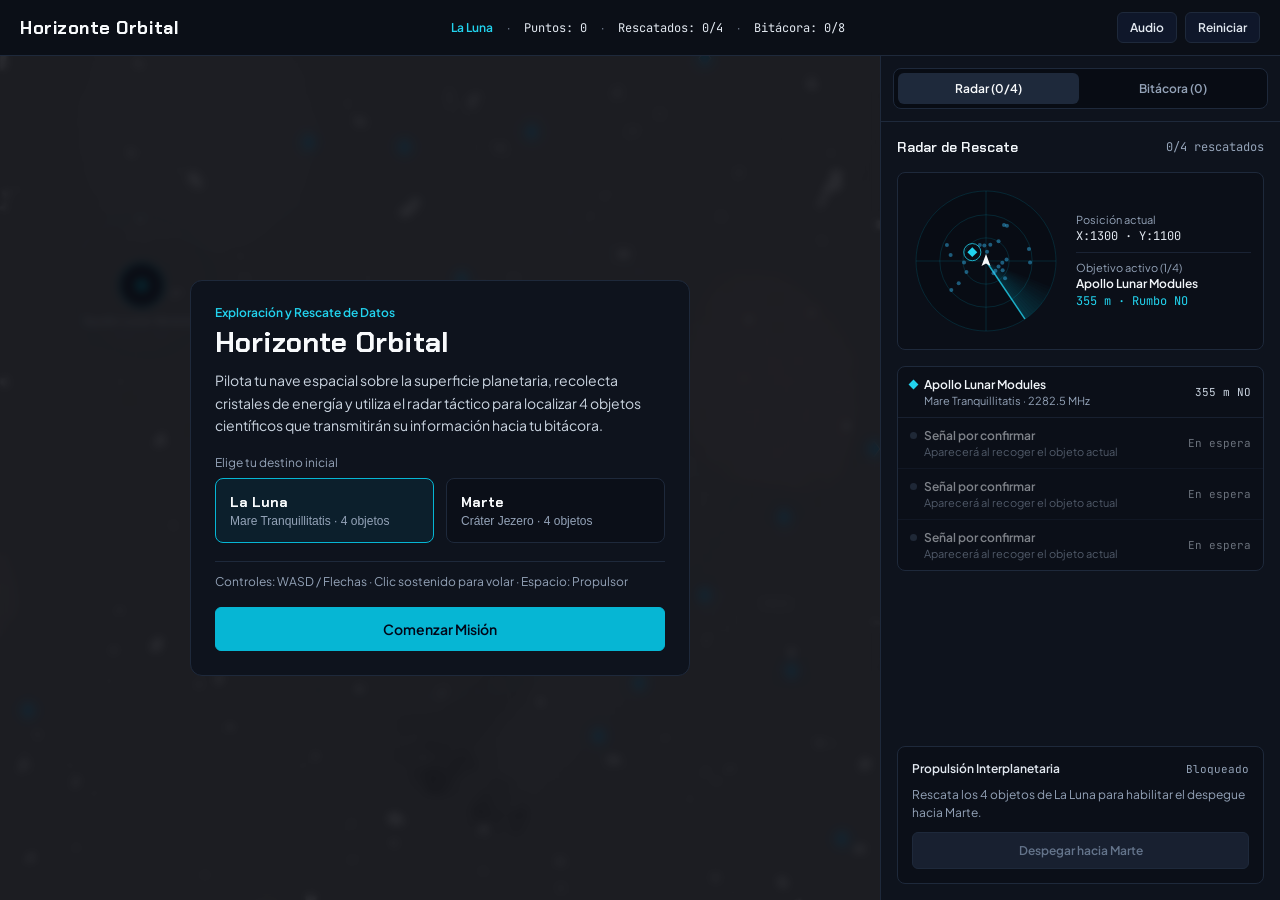
==== commit bef06c82: "feat: add story popups and crayon-style UI - Implement `StoryPopupModal` for mission data discovery " ====
--- a/public/horizonte-orbital.html
+++ b/public/horizonte-orbital.html
@@ -448,6 +448,17 @@
         gap: 18px;
       }
 
+      .story-bare-img {
+        max-width: 92%;
+        max-height: 76vh;
+        width: auto;
+        height: auto;
+        object-fit: contain;
+        display: block;
+        user-select: none;
+        filter: drop-shadow(0 20px 45px rgba(0, 0, 0, 0.75));
+      }
+
       .modal-kicker {
         font-size: 12px;
         font-weight: 600;
@@ -969,6 +980,14 @@
             </div>
           </div>
 
+          <!-- Story / Archival Discovery Popup (pure transparent image + Salir button) -->
+          <div id="storyModal" class="modal-backdrop hidden" style="z-index:20;flex-direction:column;gap:16px;">
+            <img id="storyImg" class="story-bare-img" src="" alt="" />
+            <button id="btnStoryContinue" type="button" class="btn btn-primary-cyan" style="padding:10px 28px;font-size:14px;">
+              Salir
+            </button>
+          </div>
+
           <!-- Hull Critical / Emergency Repair Modal -->
           <div id="destroyedModal" class="modal-backdrop hidden">
             <div class="modal-card" style="border-color:rgba(239,68,68,0.45);max-width:440px;">
@@ -1045,9 +1064,8 @@
             </div>
 
             <div class="segmented">
-              <button data-filter="all" type="button" class="seg-btn active">Todos (0)</button>
-              <button data-filter="moon" type="button" class="seg-btn">La Luna (0)</button>
-              <button data-filter="mars" type="button" class="seg-btn">Marte (0)</button>
+              <button data-filter="moon" type="button" class="seg-btn active">La Luna (0/4)</button>
+              <button data-filter="mars" type="button" class="seg-btn">Marte (0/4)</button>
             </div>
 
             <div id="logEntriesList" style="display:flex;flex-direction:column;gap:10px;"></div>
@@ -1064,10 +1082,37 @@
         const RESCUE_RANGE = 165;
         const CRYSTAL_MAGNET_RANGE = 110;
         const CRYSTAL_COLLECT_RANGE = 32;
-        const STORAGE_KEY = 'horizonte_orbital_html_v4';
-        const SHIP_IDLE_URL = '/assets/aistudio/WhatsApp_Image_2026-11-14_at_4.04.51_PM_91056862.jpeg';
-        const SHIP_THRUST_URL = '/assets/aistudio/WhatsApp_Image_2026-11-14_at_4.04.09_PM_109ec7cb.jpeg';
-        const ASTEROID_URL = '/assets/aistudio/image_ac8dfdf7.png';
+        const STORAGE_KEY = 'horizonte_orbital_html_v6';
+        const SHIP_IDLE_URL = '[data-uri]';
+        const SHIP_THRUST_URL = '[data-uri]';
+        const ASTEROID_URL = '[data-uri]